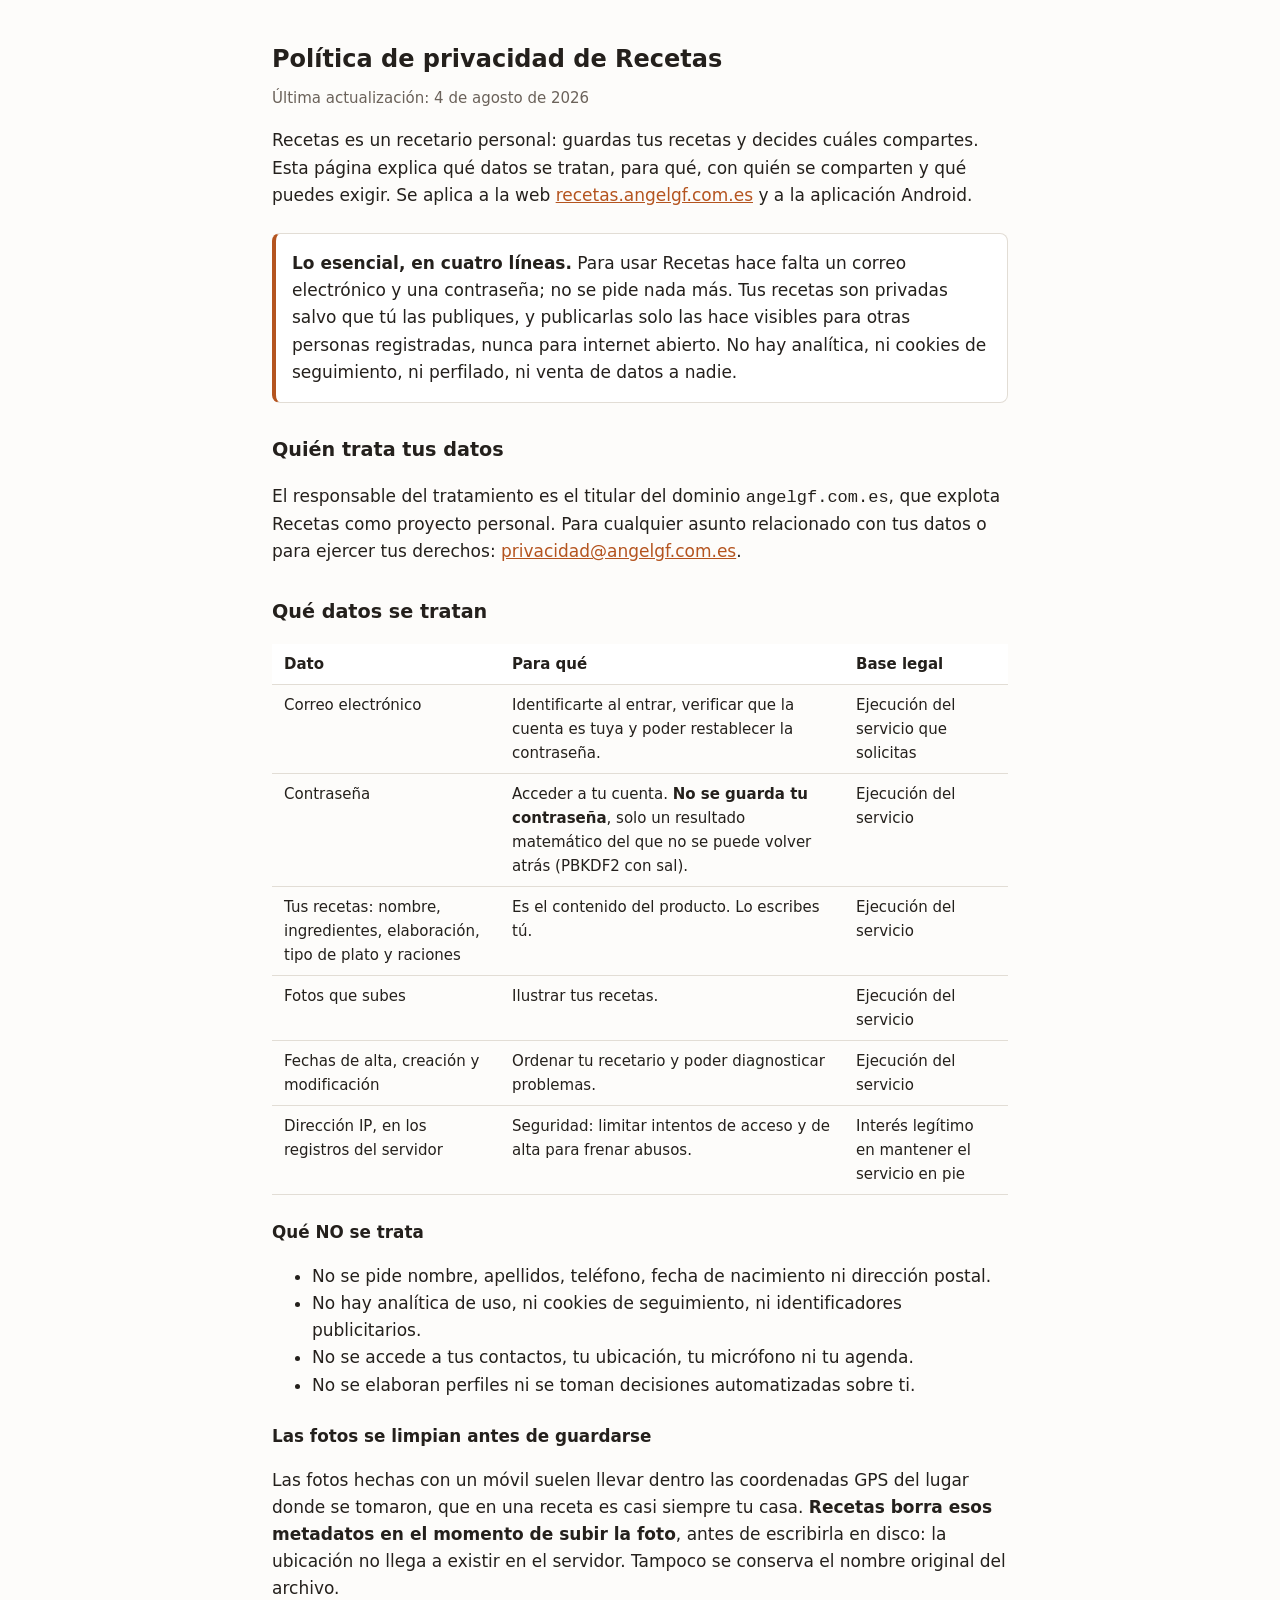
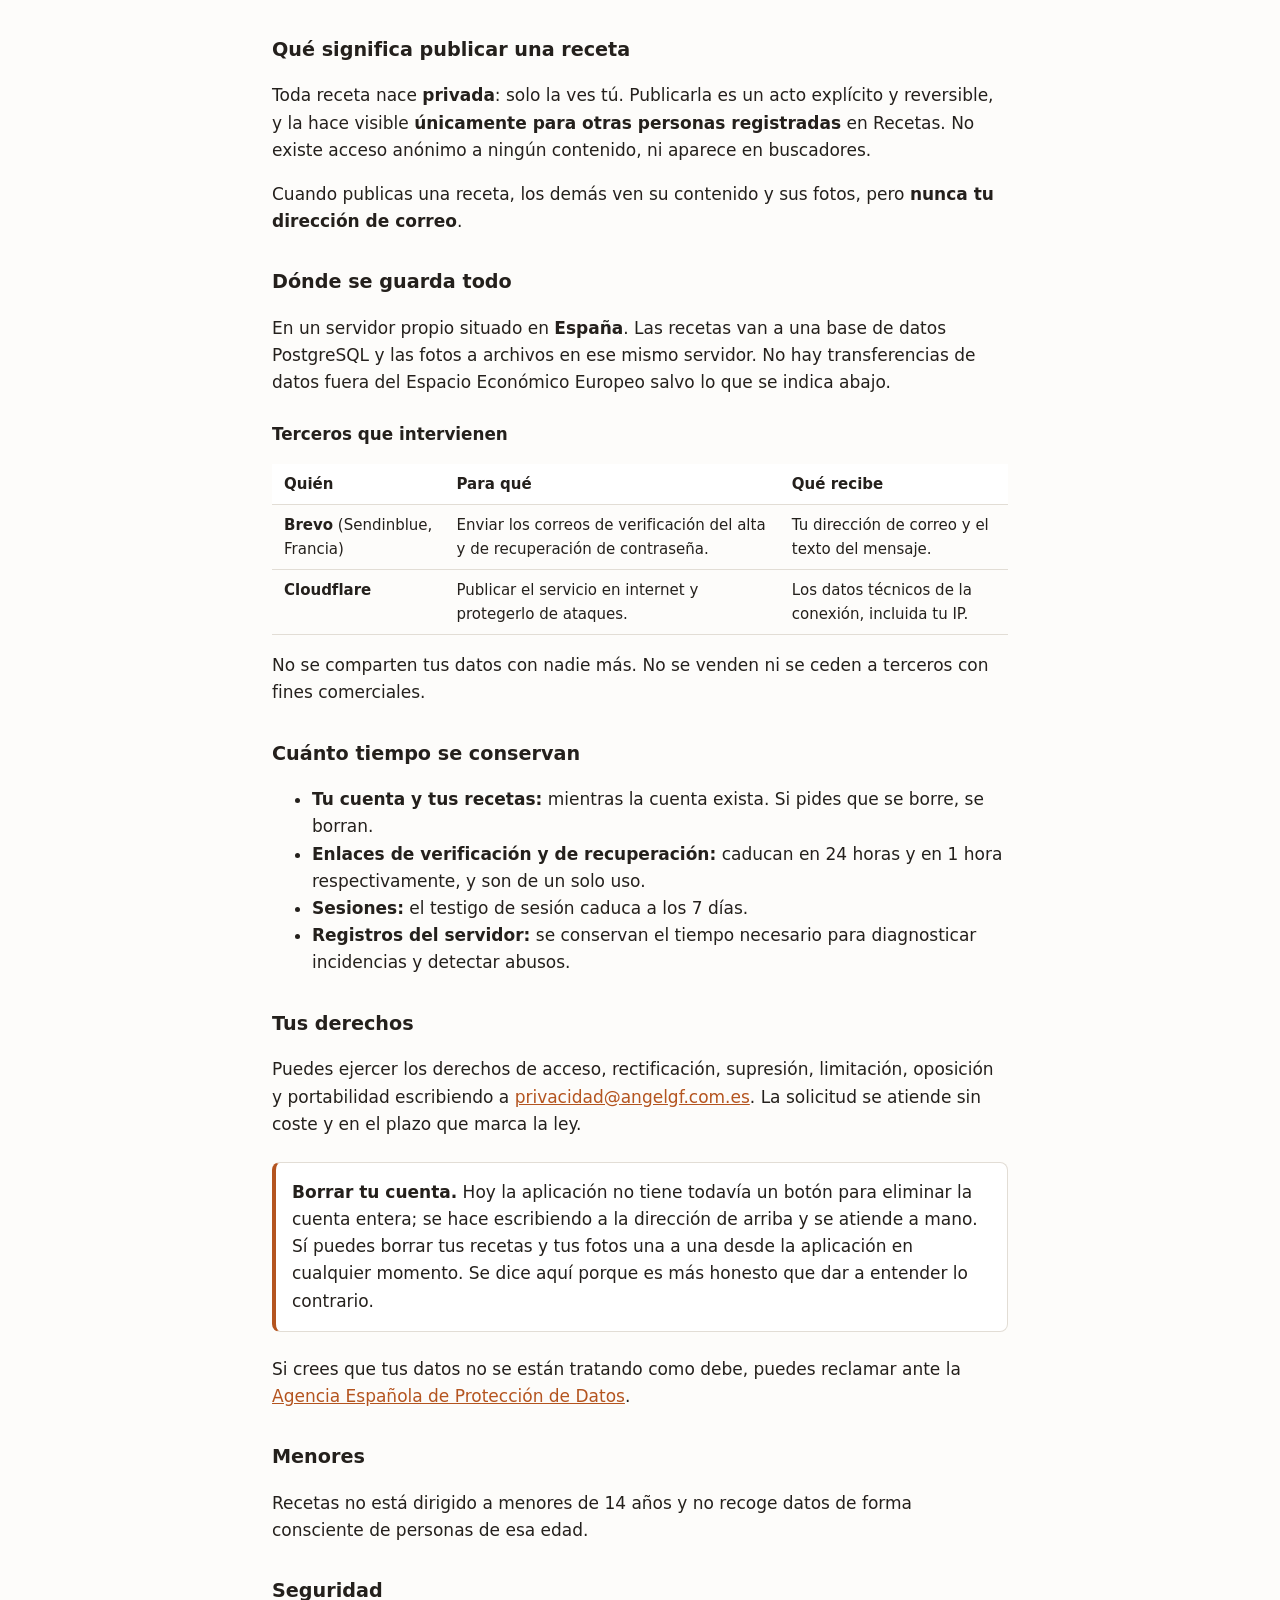
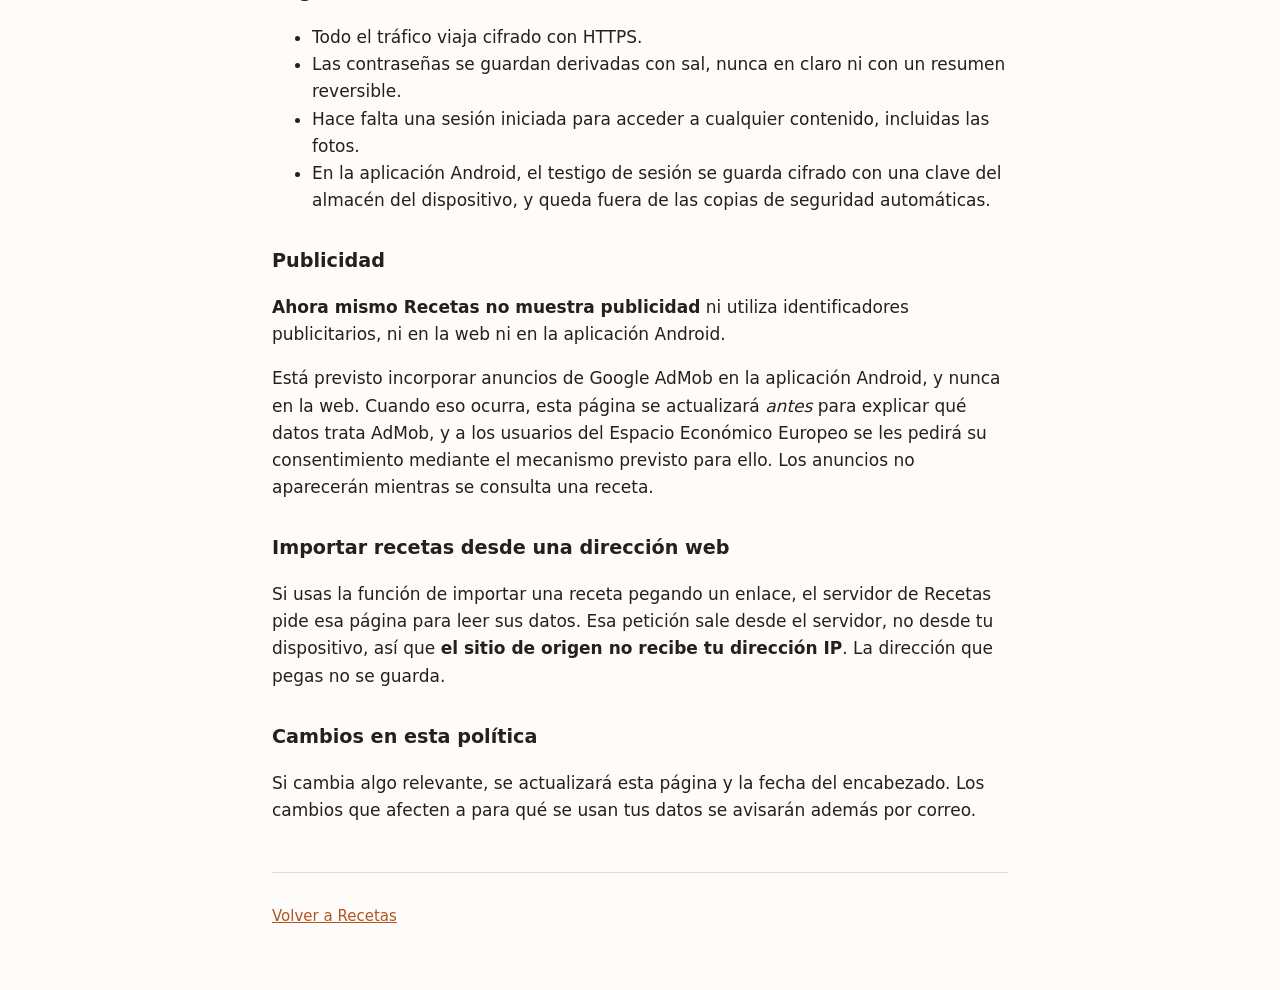
==== src/Recetas.Web/wwwroot/privacidad.html @ f84adb4c "Politica de privacidad publicada y ficha de Google Play La politica va como HTML estatico en wwwroot" ====
<!DOCTYPE html>
<html lang="es">

<head>
    <meta charset="utf-8" />
    <meta name="viewport" content="width=device-width, initial-scale=1.0" />
    <title>Política de privacidad · Recetas</title>
    <link rel="icon" type="image/svg+xml" href="favicon.svg" />
    <link rel="stylesheet" href="css/tokens.css" />

    <!--
        Página estática, fuera de la aplicación Blazor.

        Google Play exige que la política de privacidad esté en una URL que se
        abra sin instalar nada y sin iniciar sesión. Si viviera dentro de la
        aplicación WebAssembly, un revisor con JavaScript restringido —o un
        rastreador— se encontraría una página en blanco. Así es HTML servido tal
        cual por nginx.

        Los estilos van en línea salvo los tokens: es una página suelta y no
        merece arrastrar la hoja entera de la aplicación.
    -->
    <style>
        body {
            max-width: 46rem;
            margin: 0 auto;
            padding: var(--espacio-5) var(--espacio-4) var(--espacio-7);
            font-family: var(--fuente);
            font-size: var(--texto-base);
            line-height: var(--interlineado);
            color: var(--color-texto);
            background-color: var(--color-fondo);
        }

        h1 { font-size: var(--texto-titulo); margin-bottom: var(--espacio-2); }
        h2 { margin-top: var(--espacio-6); font-size: 1.2rem; }
        h3 { margin-top: var(--espacio-5); font-size: 1.05rem; }

        a { color: var(--color-acento); }

        .fecha {
            margin-top: 0;
            font-size: var(--texto-pequeno);
            color: var(--color-texto-tenue);
        }

        table {
            width: 100%;
            margin: var(--espacio-4) 0;
            border-collapse: collapse;
            font-size: var(--texto-pequeno);
        }

        th, td {
            padding: var(--espacio-2) var(--espacio-3);
            text-align: left;
            vertical-align: top;
            border-bottom: 1px solid var(--color-borde);
        }

        th { background-color: var(--color-superficie); }

        .destacado {
            padding: var(--espacio-4);
            margin: var(--espacio-5) 0;
            background-color: var(--color-superficie);
            border: 1px solid var(--color-borde);
            border-left: 4px solid var(--color-acento);
            border-radius: var(--radio);
        }

        footer {
            margin-top: var(--espacio-7);
            padding-top: var(--espacio-4);
            font-size: var(--texto-pequeno);
            color: var(--color-texto-tenue);
            border-top: 1px solid var(--color-borde);
        }
    </style>
</head>

<body>
    <h1>Política de privacidad de Recetas</h1>
    <p class="fecha">Última actualización: 4 de agosto de 2026</p>

    <p>
        Recetas es un recetario personal: guardas tus recetas y decides cuáles compartes.
        Esta página explica qué datos se tratan, para qué, con quién se comparten y qué
        puedes exigir. Se aplica a la web <a href="https://recetas.angelgf.com.es">recetas.angelgf.com.es</a>
        y a la aplicación Android.
    </p>

    <div class="destacado">
        <strong>Lo esencial, en cuatro líneas.</strong> Para usar Recetas hace falta un correo
        electrónico y una contraseña; no se pide nada más. Tus recetas son privadas salvo que
        tú las publiques, y publicarlas solo las hace visibles para otras personas registradas,
        nunca para internet abierto. No hay analítica, ni cookies de seguimiento, ni perfilado,
        ni venta de datos a nadie.
    </div>

    <h2>Quién trata tus datos</h2>

    <p>
        El responsable del tratamiento es el titular del dominio <code>angelgf.com.es</code>,
        que explota Recetas como proyecto personal. Para cualquier asunto relacionado con tus
        datos o para ejercer tus derechos:
        <a href="mailto:privacidad@angelgf.com.es">privacidad@angelgf.com.es</a>.
    </p>

    <h2>Qué datos se tratan</h2>

    <table>
        <thead>
            <tr>
                <th>Dato</th>
                <th>Para qué</th>
                <th>Base legal</th>
            </tr>
        </thead>
        <tbody>
            <tr>
                <td>Correo electrónico</td>
                <td>Identificarte al entrar, verificar que la cuenta es tuya y poder restablecer la contraseña.</td>
                <td>Ejecución del servicio que solicitas</td>
            </tr>
            <tr>
                <td>Contraseña</td>
                <td>Acceder a tu cuenta. <strong>No se guarda tu contraseña</strong>, solo un resultado matemático del que no se puede volver atrás (PBKDF2 con sal).</td>
                <td>Ejecución del servicio</td>
            </tr>
            <tr>
                <td>Tus recetas: nombre, ingredientes, elaboración, tipo de plato y raciones</td>
                <td>Es el contenido del producto. Lo escribes tú.</td>
                <td>Ejecución del servicio</td>
            </tr>
            <tr>
                <td>Fotos que subes</td>
                <td>Ilustrar tus recetas.</td>
                <td>Ejecución del servicio</td>
            </tr>
            <tr>
                <td>Fechas de alta, creación y modificación</td>
                <td>Ordenar tu recetario y poder diagnosticar problemas.</td>
                <td>Ejecución del servicio</td>
            </tr>
            <tr>
                <td>Dirección IP, en los registros del servidor</td>
                <td>Seguridad: limitar intentos de acceso y de alta para frenar abusos.</td>
                <td>Interés legítimo en mantener el servicio en pie</td>
            </tr>
        </tbody>
    </table>

    <h3>Qué NO se trata</h3>

    <ul>
        <li>No se pide nombre, apellidos, teléfono, fecha de nacimiento ni dirección postal.</li>
        <li>No hay analítica de uso, ni cookies de seguimiento, ni identificadores publicitarios.</li>
        <li>No se accede a tus contactos, tu ubicación, tu micrófono ni tu agenda.</li>
        <li>No se elaboran perfiles ni se toman decisiones automatizadas sobre ti.</li>
    </ul>

    <h3>Las fotos se limpian antes de guardarse</h3>

    <p>
        Las fotos hechas con un móvil suelen llevar dentro las coordenadas GPS del lugar donde
        se tomaron, que en una receta es casi siempre tu casa. <strong>Recetas borra esos
        metadatos en el momento de subir la foto</strong>, antes de escribirla en disco: la
        ubicación no llega a existir en el servidor. Tampoco se conserva el nombre original del
        archivo.
    </p>

    <h2>Qué significa publicar una receta</h2>

    <p>
        Toda receta nace <strong>privada</strong>: solo la ves tú. Publicarla es un acto
        explícito y reversible, y la hace visible <strong>únicamente para otras personas
        registradas</strong> en Recetas. No existe acceso anónimo a ningún contenido, ni
        aparece en buscadores.
    </p>

    <p>
        Cuando publicas una receta, los demás ven su contenido y sus fotos, pero
        <strong>nunca tu dirección de correo</strong>.
    </p>

    <h2>Dónde se guarda todo</h2>

    <p>
        En un servidor propio situado en <strong>España</strong>. Las recetas van a una base de
        datos PostgreSQL y las fotos a archivos en ese mismo servidor. No hay transferencias de
        datos fuera del Espacio Económico Europeo salvo lo que se indica abajo.
    </p>

    <h3>Terceros que intervienen</h3>

    <table>
        <thead>
            <tr>
                <th>Quién</th>
                <th>Para qué</th>
                <th>Qué recibe</th>
            </tr>
        </thead>
        <tbody>
            <tr>
                <td><strong>Brevo</strong> (Sendinblue, Francia)</td>
                <td>Enviar los correos de verificación del alta y de recuperación de contraseña.</td>
                <td>Tu dirección de correo y el texto del mensaje.</td>
            </tr>
            <tr>
                <td><strong>Cloudflare</strong></td>
                <td>Publicar el servicio en internet y protegerlo de ataques.</td>
                <td>Los datos técnicos de la conexión, incluida tu IP.</td>
            </tr>
        </tbody>
    </table>

    <p>
        No se comparten tus datos con nadie más. No se venden ni se ceden a terceros con fines
        comerciales.
    </p>

    <h2>Cuánto tiempo se conservan</h2>

    <ul>
        <li><strong>Tu cuenta y tus recetas:</strong> mientras la cuenta exista. Si pides que se borre, se borran.</li>
        <li><strong>Enlaces de verificación y de recuperación:</strong> caducan en 24 horas y en 1 hora respectivamente, y son de un solo uso.</li>
        <li><strong>Sesiones:</strong> el testigo de sesión caduca a los 7 días.</li>
        <li><strong>Registros del servidor:</strong> se conservan el tiempo necesario para diagnosticar incidencias y detectar abusos.</li>
    </ul>

    <h2>Tus derechos</h2>

    <p>
        Puedes ejercer los derechos de acceso, rectificación, supresión, limitación, oposición y
        portabilidad escribiendo a
        <a href="mailto:privacidad@angelgf.com.es">privacidad@angelgf.com.es</a>. La solicitud se
        atiende sin coste y en el plazo que marca la ley.
    </p>

    <div class="destacado">
        <strong>Borrar tu cuenta.</strong> Hoy la aplicación no tiene todavía un botón para
        eliminar la cuenta entera; se hace escribiendo a la dirección de arriba y se atiende a
        mano. Sí puedes borrar tus recetas y tus fotos una a una desde la aplicación en
        cualquier momento. Se dice aquí porque es más honesto que dar a entender lo contrario.
    </div>

    <p>
        Si crees que tus datos no se están tratando como debe, puedes reclamar ante la
        <a href="https://www.aepd.es">Agencia Española de Protección de Datos</a>.
    </p>

    <h2>Menores</h2>

    <p>
        Recetas no está dirigido a menores de 14 años y no recoge datos de forma consciente de
        personas de esa edad.
    </p>

    <h2>Seguridad</h2>

    <ul>
        <li>Todo el tráfico viaja cifrado con HTTPS.</li>
        <li>Las contraseñas se guardan derivadas con sal, nunca en claro ni con un resumen reversible.</li>
        <li>Hace falta una sesión iniciada para acceder a cualquier contenido, incluidas las fotos.</li>
        <li>En la aplicación Android, el testigo de sesión se guarda cifrado con una clave del almacén del dispositivo, y queda fuera de las copias de seguridad automáticas.</li>
    </ul>

    <h2>Publicidad</h2>

    <p>
        <strong>Ahora mismo Recetas no muestra publicidad</strong> ni utiliza identificadores
        publicitarios, ni en la web ni en la aplicación Android.
    </p>

    <p>
        Está previsto incorporar anuncios de Google AdMob en la aplicación Android, y nunca en
        la web. Cuando eso ocurra, esta página se actualizará <em>antes</em> para explicar qué
        datos trata AdMob, y a los usuarios del Espacio Económico Europeo se les pedirá su
        consentimiento mediante el mecanismo previsto para ello. Los anuncios no aparecerán
        mientras se consulta una receta.
    </p>

    <h2>Importar recetas desde una dirección web</h2>

    <p>
        Si usas la función de importar una receta pegando un enlace, el servidor de Recetas pide
        esa página para leer sus datos. Esa petición sale desde el servidor, no desde tu
        dispositivo, así que <strong>el sitio de origen no recibe tu dirección IP</strong>. La
        dirección que pegas no se guarda.
    </p>

    <h2>Cambios en esta política</h2>

    <p>
        Si cambia algo relevante, se actualizará esta página y la fecha del encabezado. Los
        cambios que afecten a para qué se usan tus datos se avisarán además por correo.
    </p>

    <footer>
        <p>
            <a href="https://recetas.angelgf.com.es">Volver a Recetas</a>
        </p>
    </footer>
</body>

</html>
---- src/Recetas.Web/wwwroot/css/tokens.css ----
/*
 * Tokens de diseño. Único sitio donde se declaran colores, tipografías y espaciados:
 * ningún componente escribe un valor a pelo. Si hace falta uno nuevo, se añade aquí.
 */
:root {
    /* Color. Paleta cálida y sobria: la foto de la receta es la protagonista,
       la interfaz no compite con ella. */
    --color-fondo: #fdfcfa;
    --color-superficie: #ffffff;
    --color-borde: #e2ddd5;
    --color-texto: #24201c;
    --color-texto-tenue: #6b625a;
    --color-acento: #b4541f;
    --color-acento-oscuro: #8c3f16;
    --color-error: #9b2226;
    --color-error-fondo: #fdf0f0;
    --color-exito: #2d6a4f;
    --color-exito-fondo: #eef6f1;

    /* Tipografía. Pila del sistema: cero descarga de fuentes, que en WebAssembly
       ya se paga bastante en el arranque. */
    --fuente: ui-sans-serif, system-ui, -apple-system, "Segoe UI", Roboto, "Helvetica Neue", Arial, sans-serif;

    /* Cuerpo generoso: se lee a distancia de brazo, con el móvil en la encimera. */
    --texto-base: 1.0625rem;
    --texto-pequeno: 0.9375rem;
    --texto-titulo: 1.5rem;
    --interlineado: 1.6;

    /* Espaciado en escala, para que los márgenes no se elijan al azar. */
    --espacio-1: 0.25rem;
    --espacio-2: 0.5rem;
    --espacio-3: 0.75rem;
    --espacio-4: 1rem;
    --espacio-5: 1.5rem;
    --espacio-6: 2rem;
    --espacio-7: 3rem;

    --radio: 0.5rem;
    --radio-pequeno: 0.375rem;

    --sombra: 0 1px 2px rgb(36 32 28 / 6%), 0 4px 12px rgb(36 32 28 / 6%);

    /* Área táctil mínima cómoda con las manos ocupadas. */
    --altura-tactil: 3rem;

    /*
     * Dos anchuras, no una.
     *
     * La estrecha se fijó en la feature 002, cuando las únicas pantallas eran
     * formularios de alta e inicio de sesión: ahí una columna corta se lee mejor
     * y evita campos de texto absurdamente largos.
     *
     * Con el recetario, la ficha y la tabla de ingredientes esa misma anchura se
     * quedó corta y en pantalla grande parecía la versión de móvil estirada. El
     * contenido general usa ahora la ancha; las pantallas de cuenta siguen con la
     * estrecha mediante `.pagina-estrecha`.
     */
    --ancho-contenido: 46rem;
    --ancho-formulario: 26rem;
}
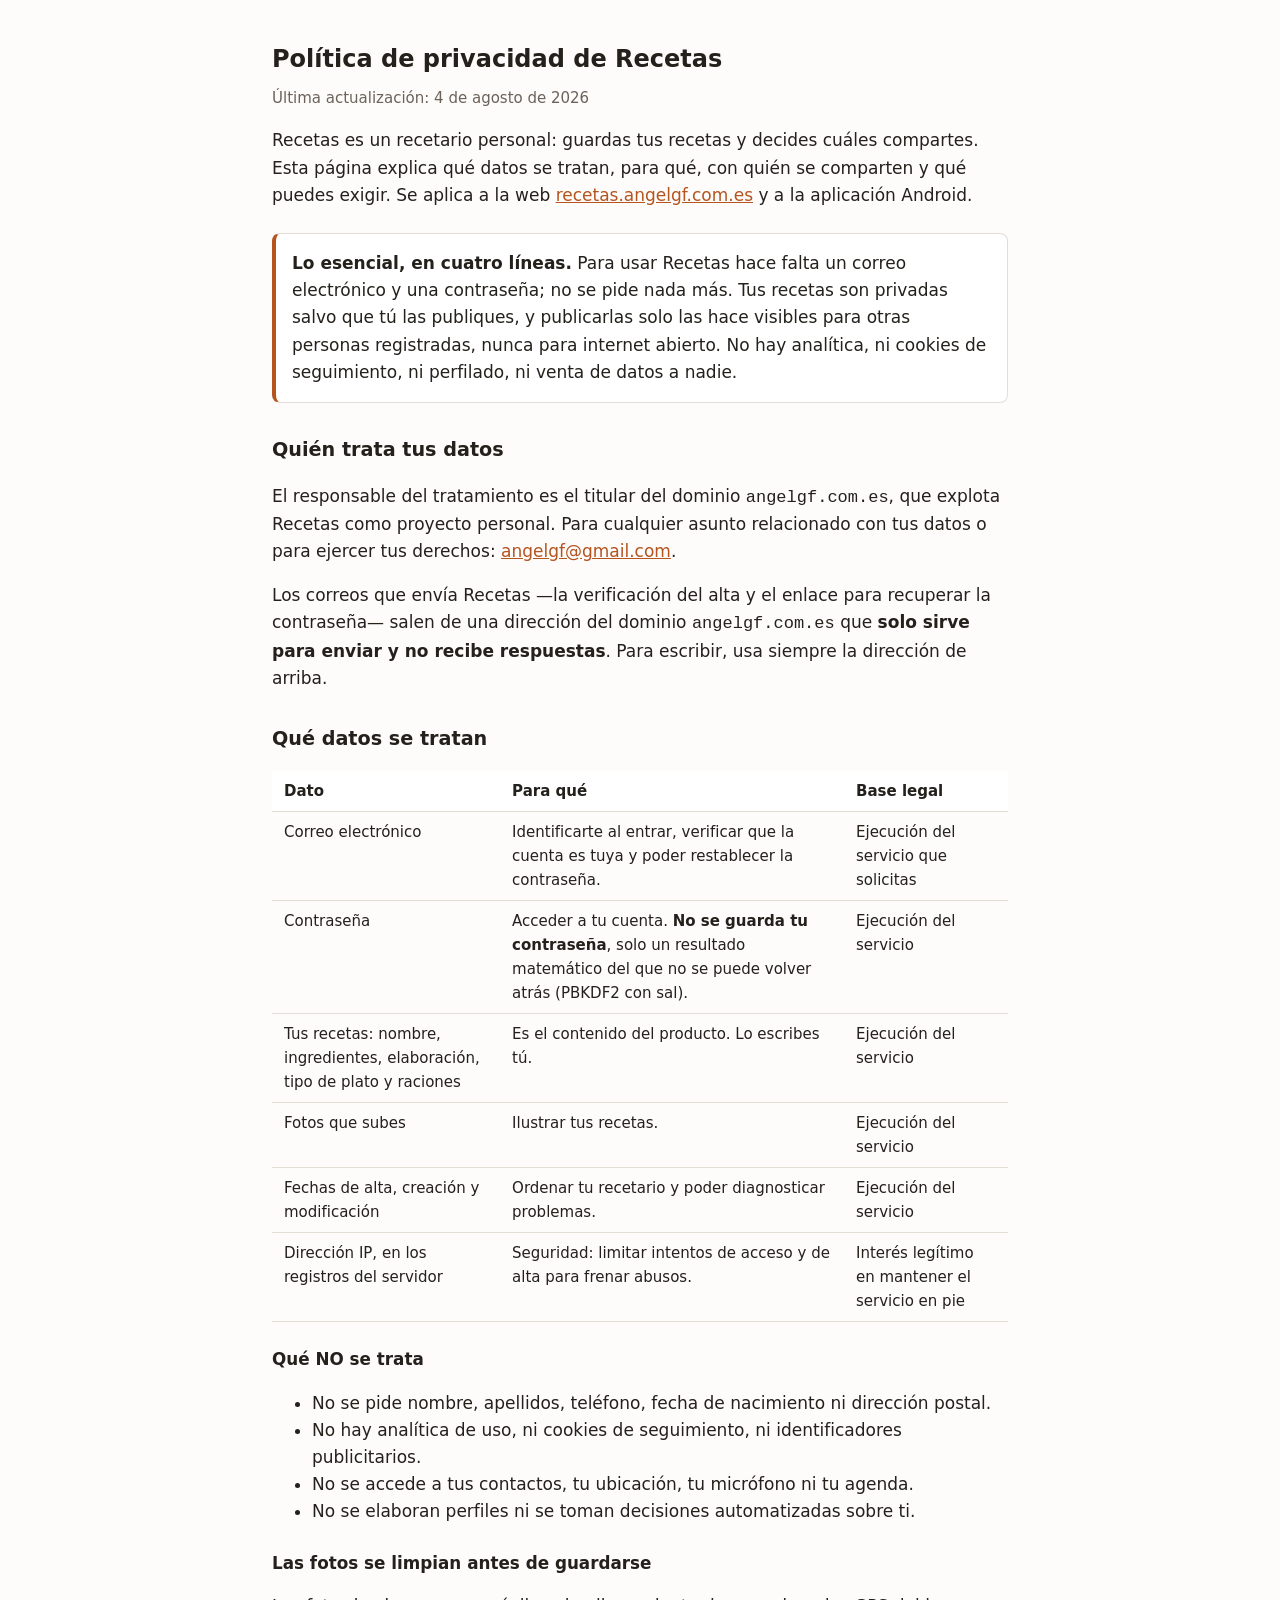
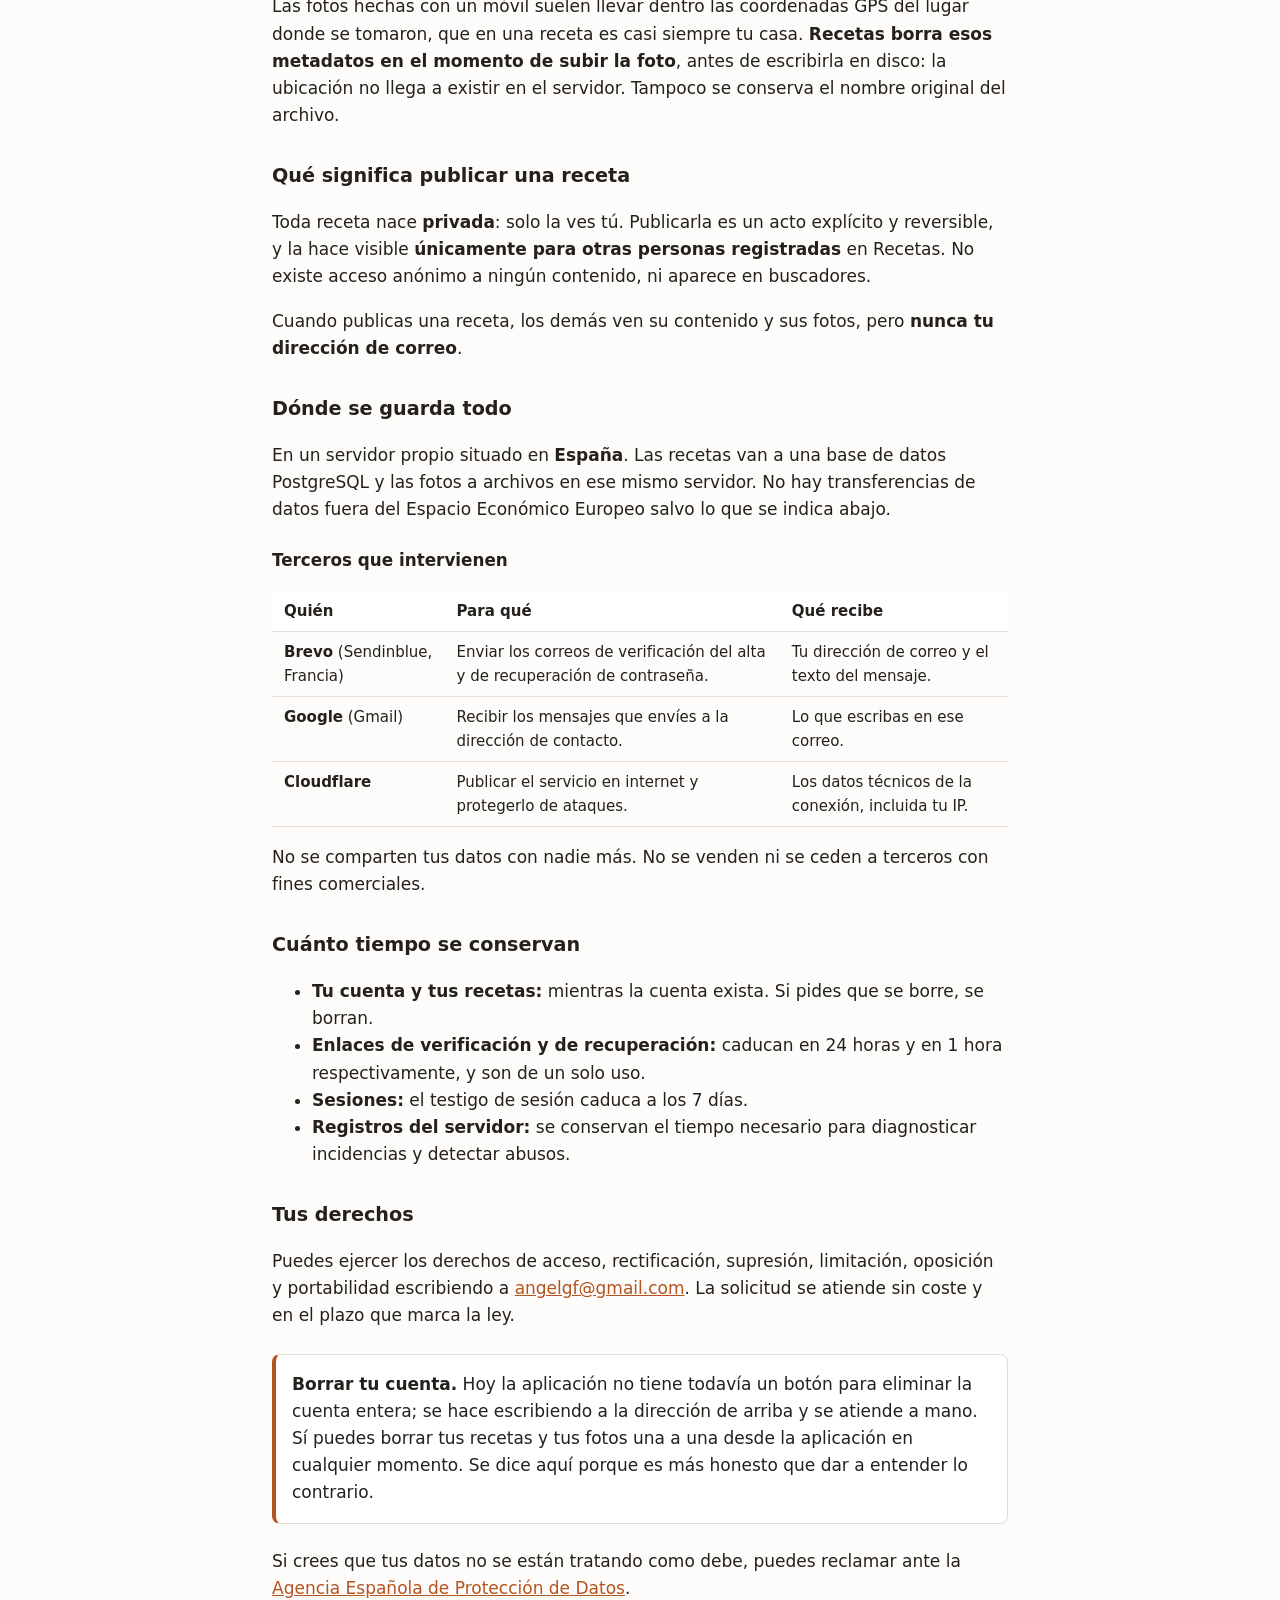
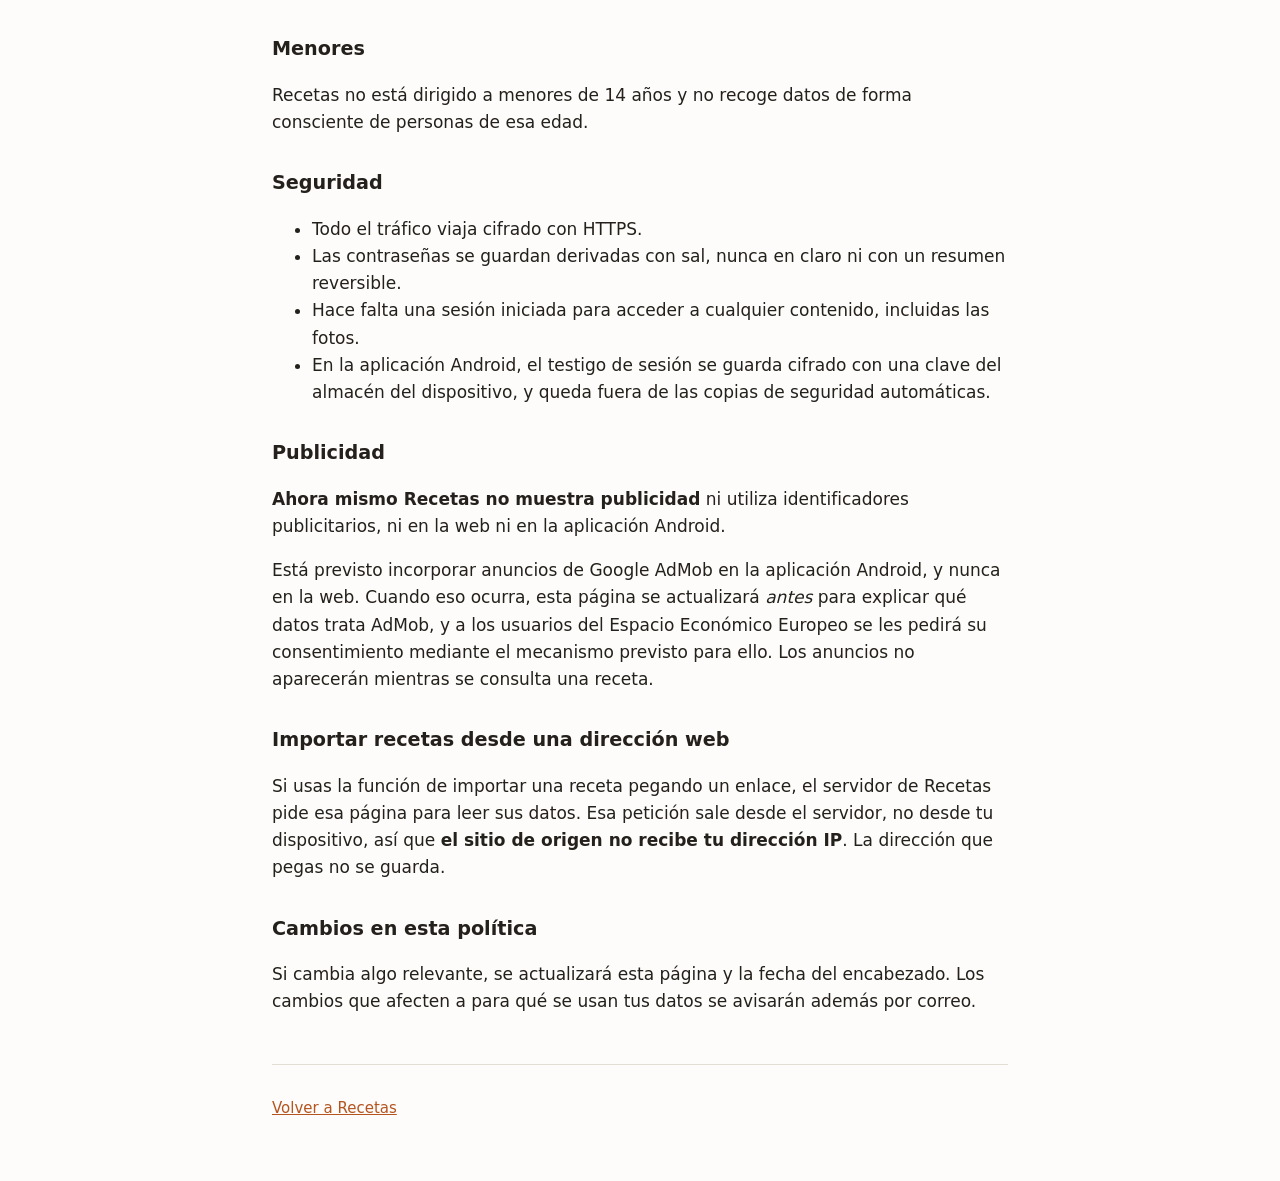
==== commit 18d33715: "El contacto de privacidad es angelgf@gmail.com Las direcciones de @angelgf.com.es no existen como bu" ====
--- a/src/Recetas.Web/wwwroot/privacidad.html
+++ b/src/Recetas.Web/wwwroot/privacidad.html
@@ -104,7 +104,14 @@
         El responsable del tratamiento es el titular del dominio <code>angelgf.com.es</code>,
         que explota Recetas como proyecto personal. Para cualquier asunto relacionado con tus
         datos o para ejercer tus derechos:
-        <a href="mailto:privacidad@angelgf.com.es">privacidad@angelgf.com.es</a>.
+        <a href="mailto:angelgf@gmail.com">angelgf@gmail.com</a>.
+    </p>
+
+    <p>
+        Los correos que envía Recetas —la verificación del alta y el enlace para recuperar la
+        contraseña— salen de una dirección del dominio <code>angelgf.com.es</code> que
+        <strong>solo sirve para enviar y no recibe respuestas</strong>. Para escribir, usa
+        siempre la dirección de arriba.
     </p>
 
     <h2>Qué datos se tratan</h2>
@@ -209,6 +216,11 @@
                 <td>Tu dirección de correo y el texto del mensaje.</td>
             </tr>
             <tr>
+                <td><strong>Google</strong> (Gmail)</td>
+                <td>Recibir los mensajes que envíes a la dirección de contacto.</td>
+                <td>Lo que escribas en ese correo.</td>
+            </tr>
+            <tr>
                 <td><strong>Cloudflare</strong></td>
                 <td>Publicar el servicio en internet y protegerlo de ataques.</td>
                 <td>Los datos técnicos de la conexión, incluida tu IP.</td>
@@ -235,7 +247,7 @@
     <p>
         Puedes ejercer los derechos de acceso, rectificación, supresión, limitación, oposición y
         portabilidad escribiendo a
-        <a href="mailto:privacidad@angelgf.com.es">privacidad@angelgf.com.es</a>. La solicitud se
+        <a href="mailto:angelgf@gmail.com">angelgf@gmail.com</a>. La solicitud se
         atiende sin coste y en el plazo que marca la ley.
     </p>
 
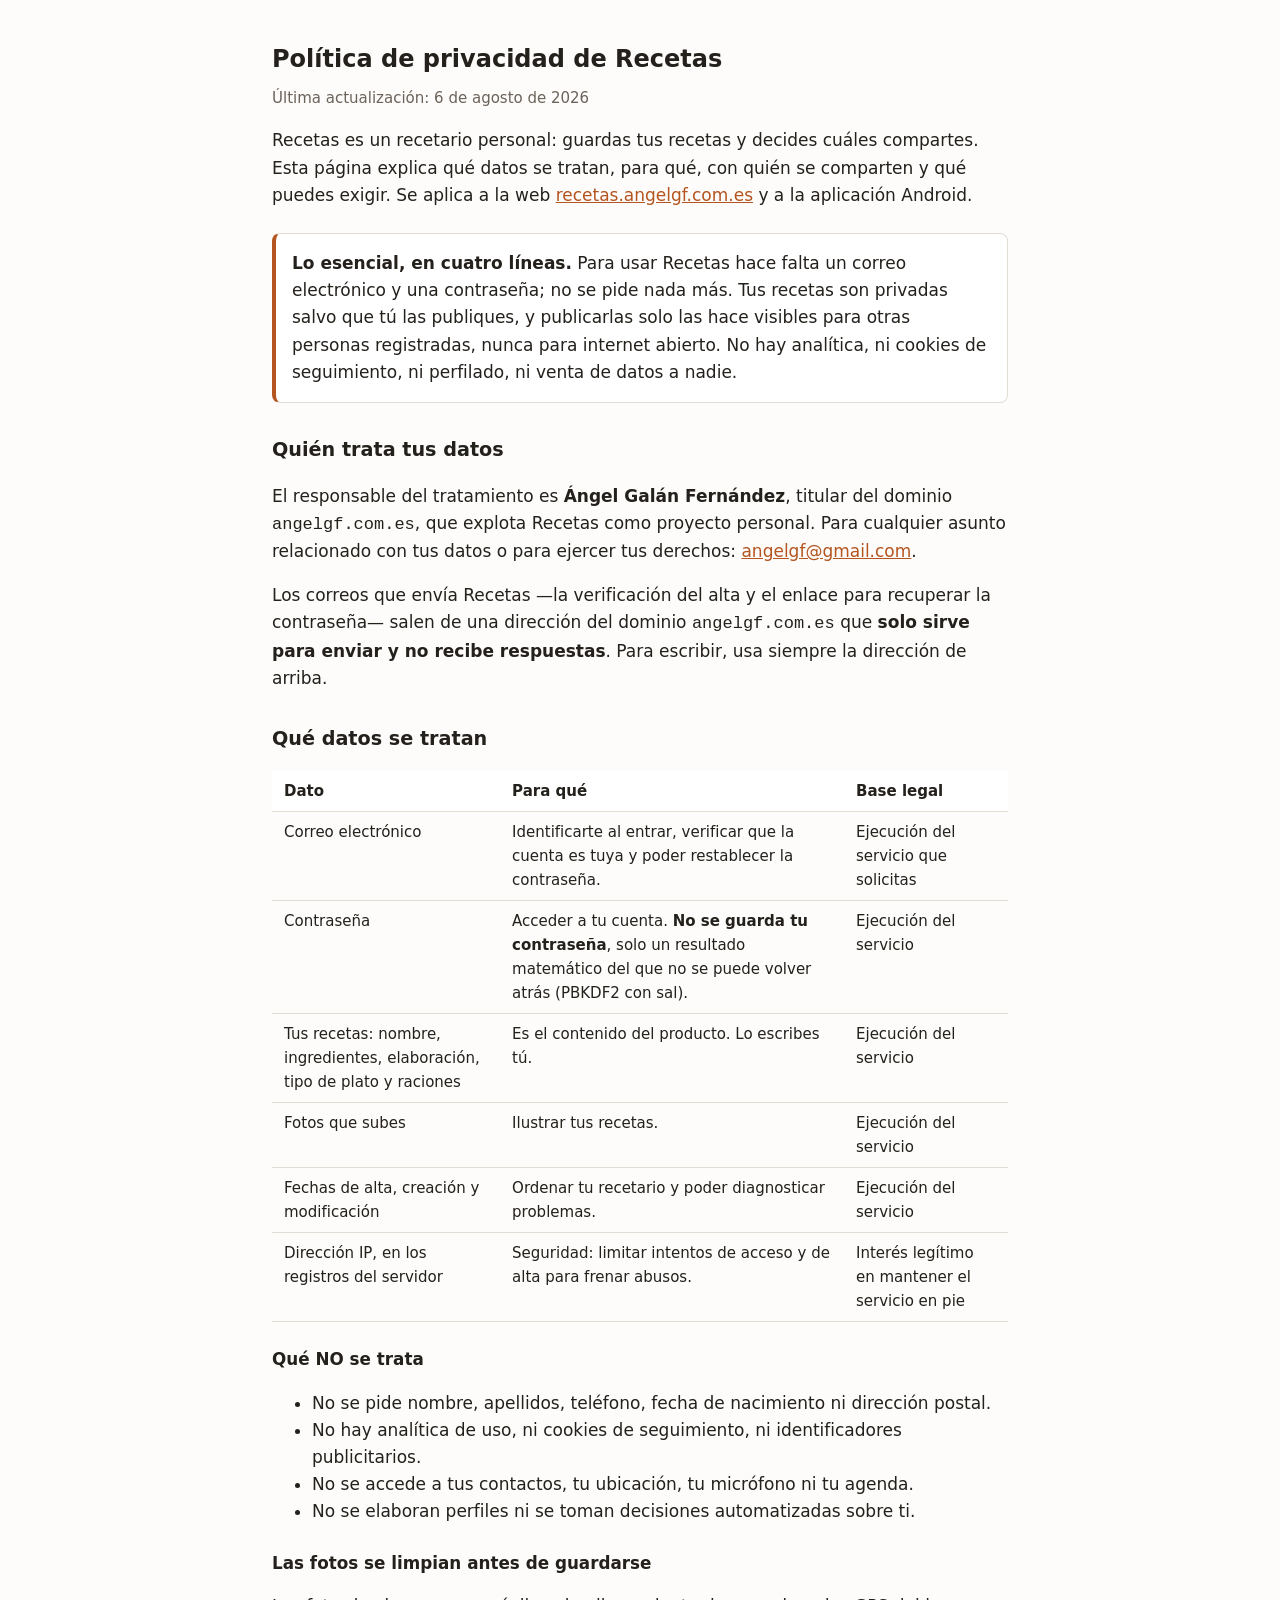
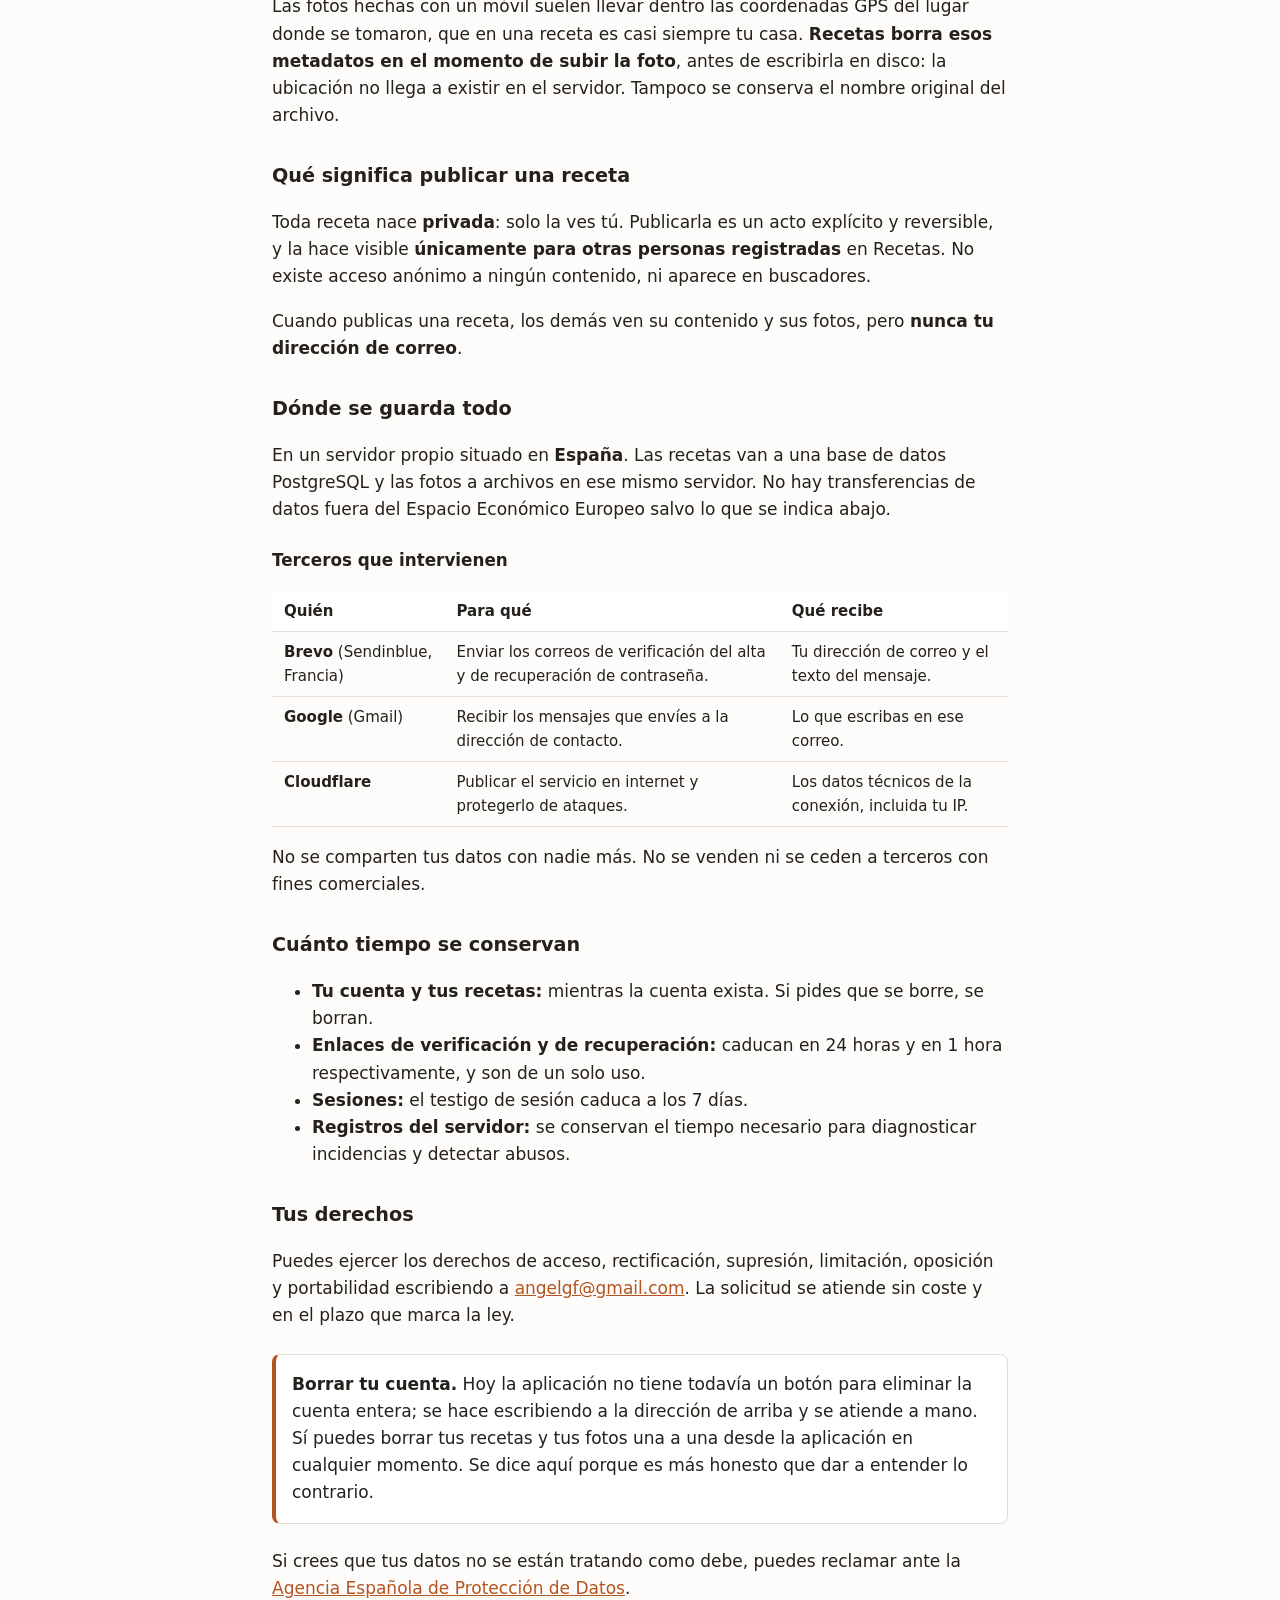
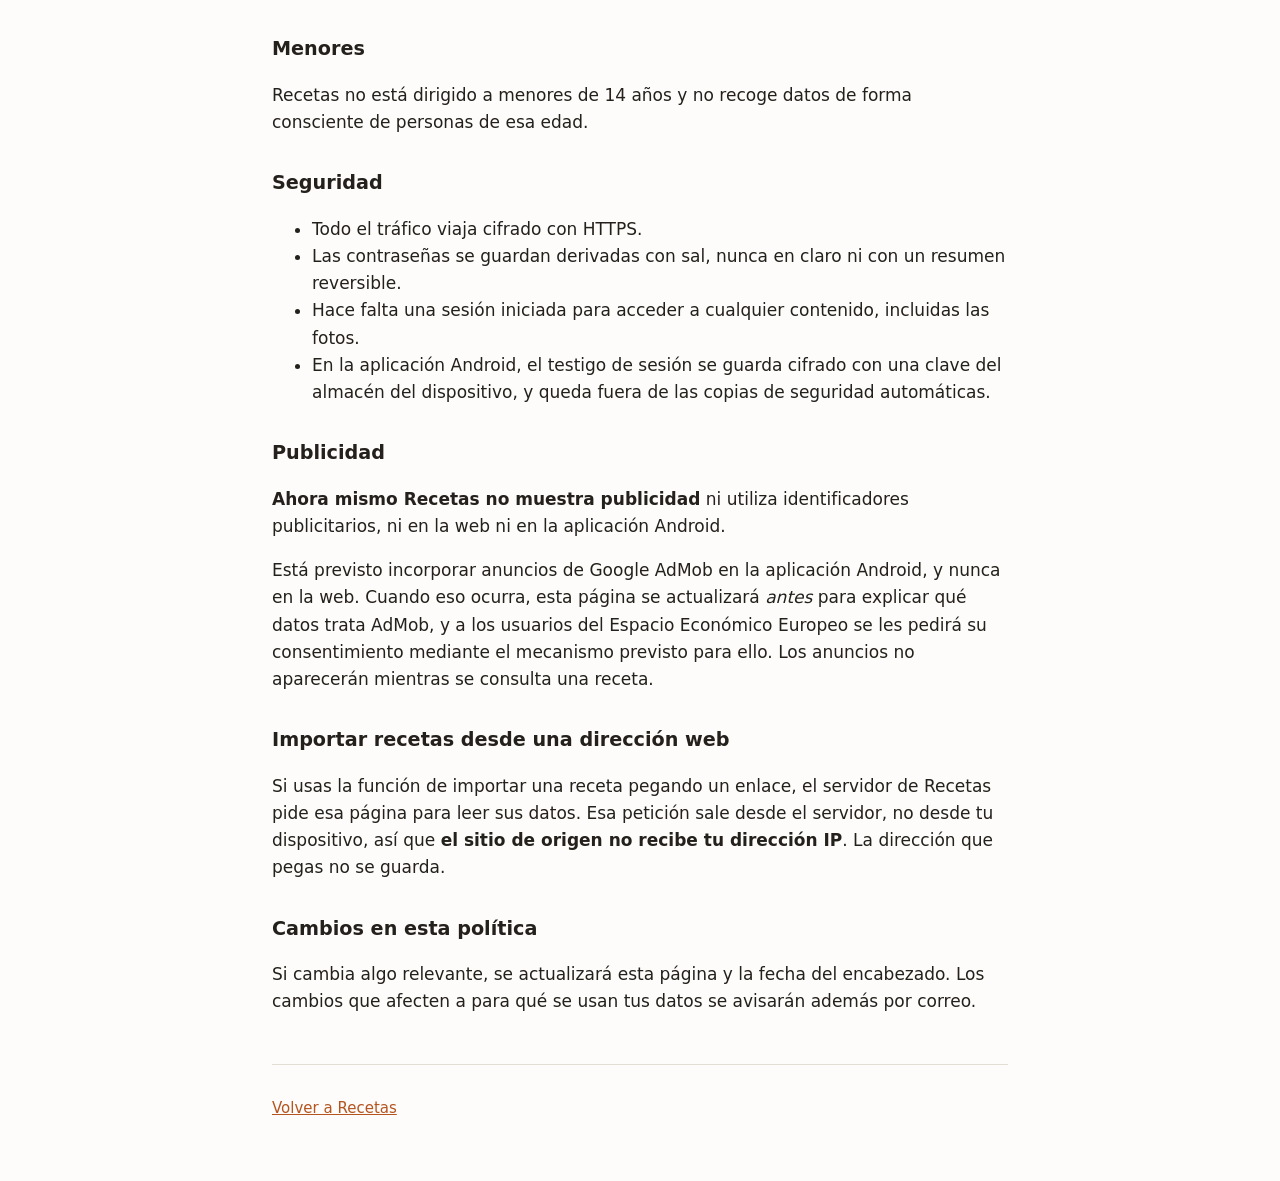
==== commit 19b0f0ff: "Identifica al responsable del tratamiento en la política de privacidad El RGPD exige decir QUIÉN tra" ====
--- a/src/Recetas.Web/wwwroot/privacidad.html
+++ b/src/Recetas.Web/wwwroot/privacidad.html
@@ -9,6 +9,19 @@
     <link rel="stylesheet" href="css/tokens.css" />
 
     <!--
+        Los `email_off` que rodean la dirección de contacto NO son decorativos.
+
+        Cloudflare trae activada la ofuscación de correos: detecta cualquier
+        dirección en el HTML y la sustituye por "[email protected]" más un script
+        que la reconstruye. Para un visitante con JavaScript es transparente, pero
+        un revisor de Google Play o un rastreador sin JavaScript se encuentra una
+        política de privacidad SIN dirección de contacto, que es justo lo que Play
+        exige que tenga.
+
+        `email_off` es el marcador de Cloudflare para excluir un fragmento. Se usa
+        aquí en lugar de desactivar la opción en el panel porque esto viaja con el
+        código y no depende de que nadie recuerde una casilla.
+
         Página estática, fuera de la aplicación Blazor.
 
         Google Play exige que la política de privacidad esté en una URL que se
@@ -81,7 +94,7 @@
 
 <body>
     <h1>Política de privacidad de Recetas</h1>
-    <p class="fecha">Última actualización: 4 de agosto de 2026</p>
+    <p class="fecha">Última actualización: 6 de agosto de 2026</p>
 
     <p>
         Recetas es un recetario personal: guardas tus recetas y decides cuáles compartes.
@@ -101,10 +114,10 @@
     <h2>Quién trata tus datos</h2>
 
     <p>
-        El responsable del tratamiento es el titular del dominio <code>angelgf.com.es</code>,
-        que explota Recetas como proyecto personal. Para cualquier asunto relacionado con tus
-        datos o para ejercer tus derechos:
-        <a href="mailto:angelgf@gmail.com">angelgf@gmail.com</a>.
+        El responsable del tratamiento es <strong>Ángel Galán Fernández</strong>, titular del
+        dominio <code>angelgf.com.es</code>, que explota Recetas como proyecto personal. Para
+        cualquier asunto relacionado con tus datos o para ejercer tus derechos:
+        <!--email_off--><a href="mailto:angelgf@gmail.com">angelgf@gmail.com</a><!--/email_off-->.
     </p>
 
     <p>
@@ -247,7 +260,7 @@
     <p>
         Puedes ejercer los derechos de acceso, rectificación, supresión, limitación, oposición y
         portabilidad escribiendo a
-        <a href="mailto:angelgf@gmail.com">angelgf@gmail.com</a>. La solicitud se
+        <!--email_off--><a href="mailto:angelgf@gmail.com">angelgf@gmail.com</a><!--/email_off-->. La solicitud se
         atiende sin coste y en el plazo que marca la ley.
     </p>
 
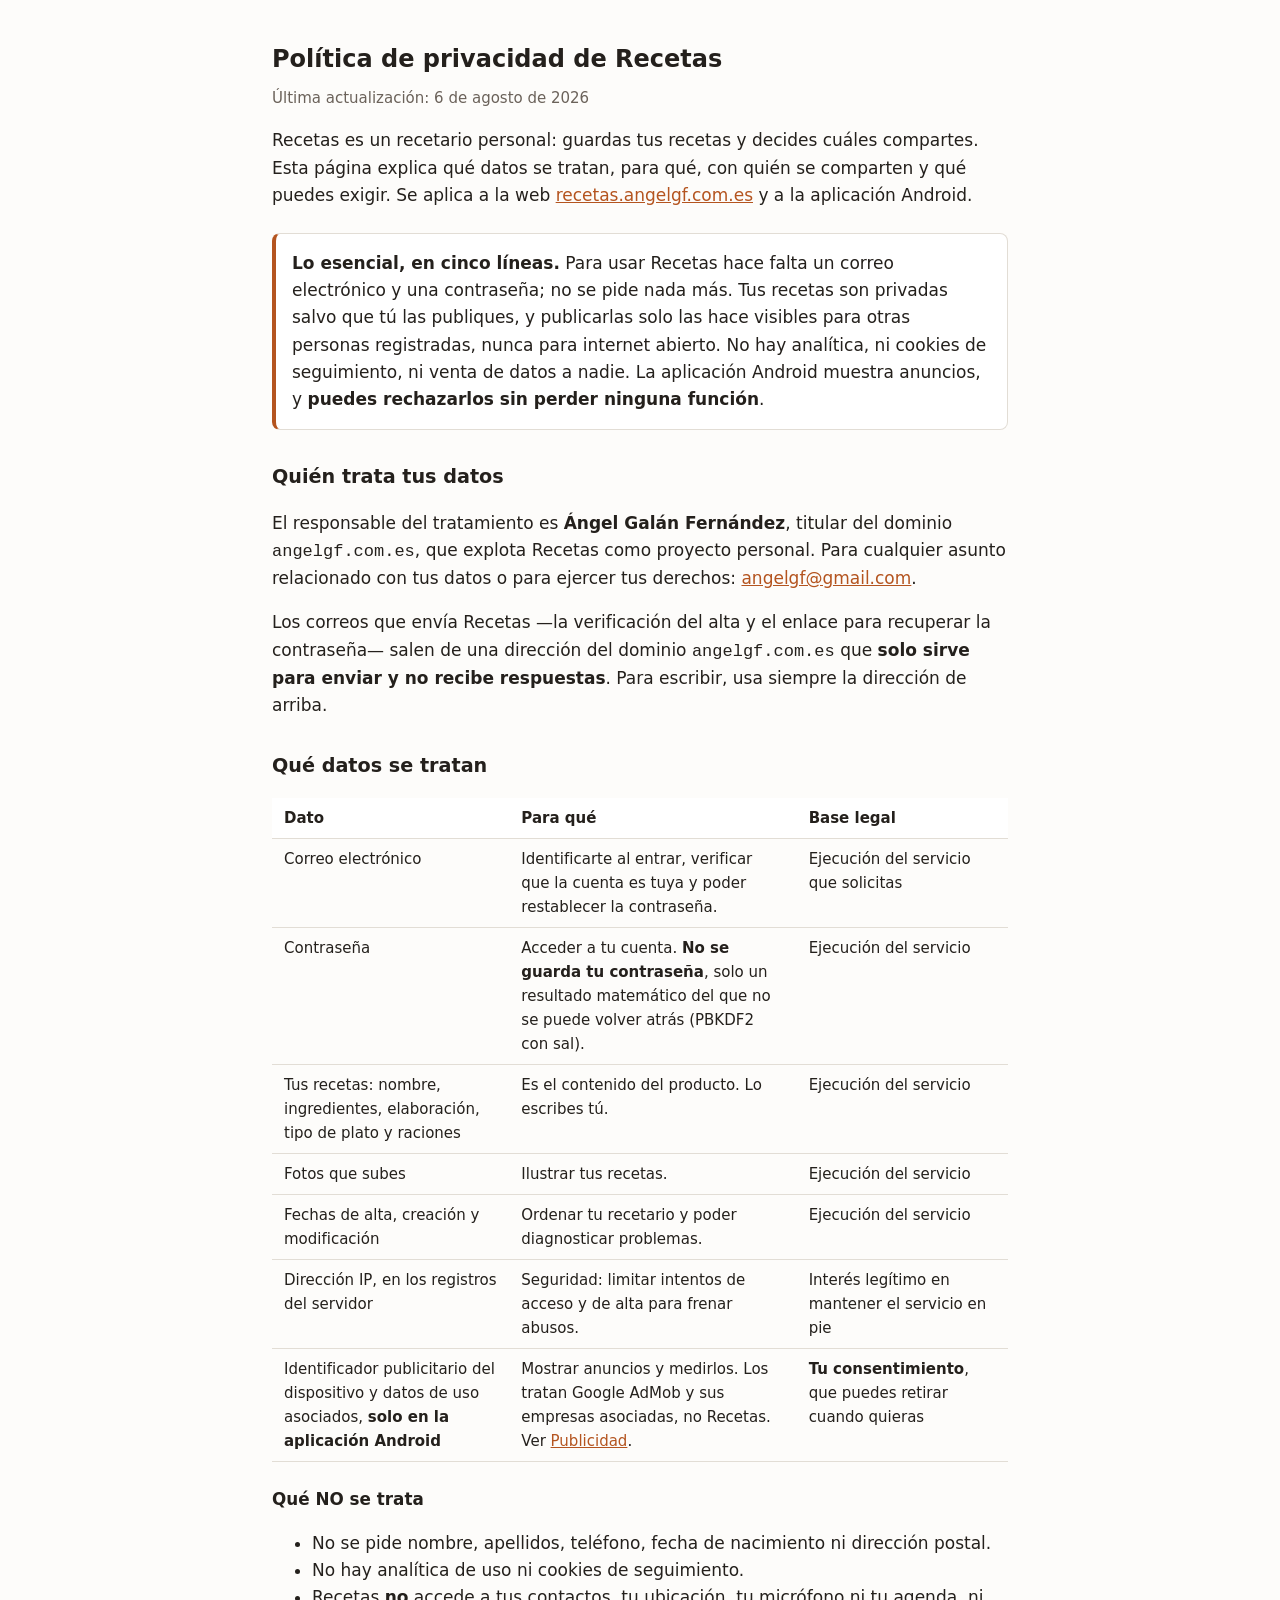
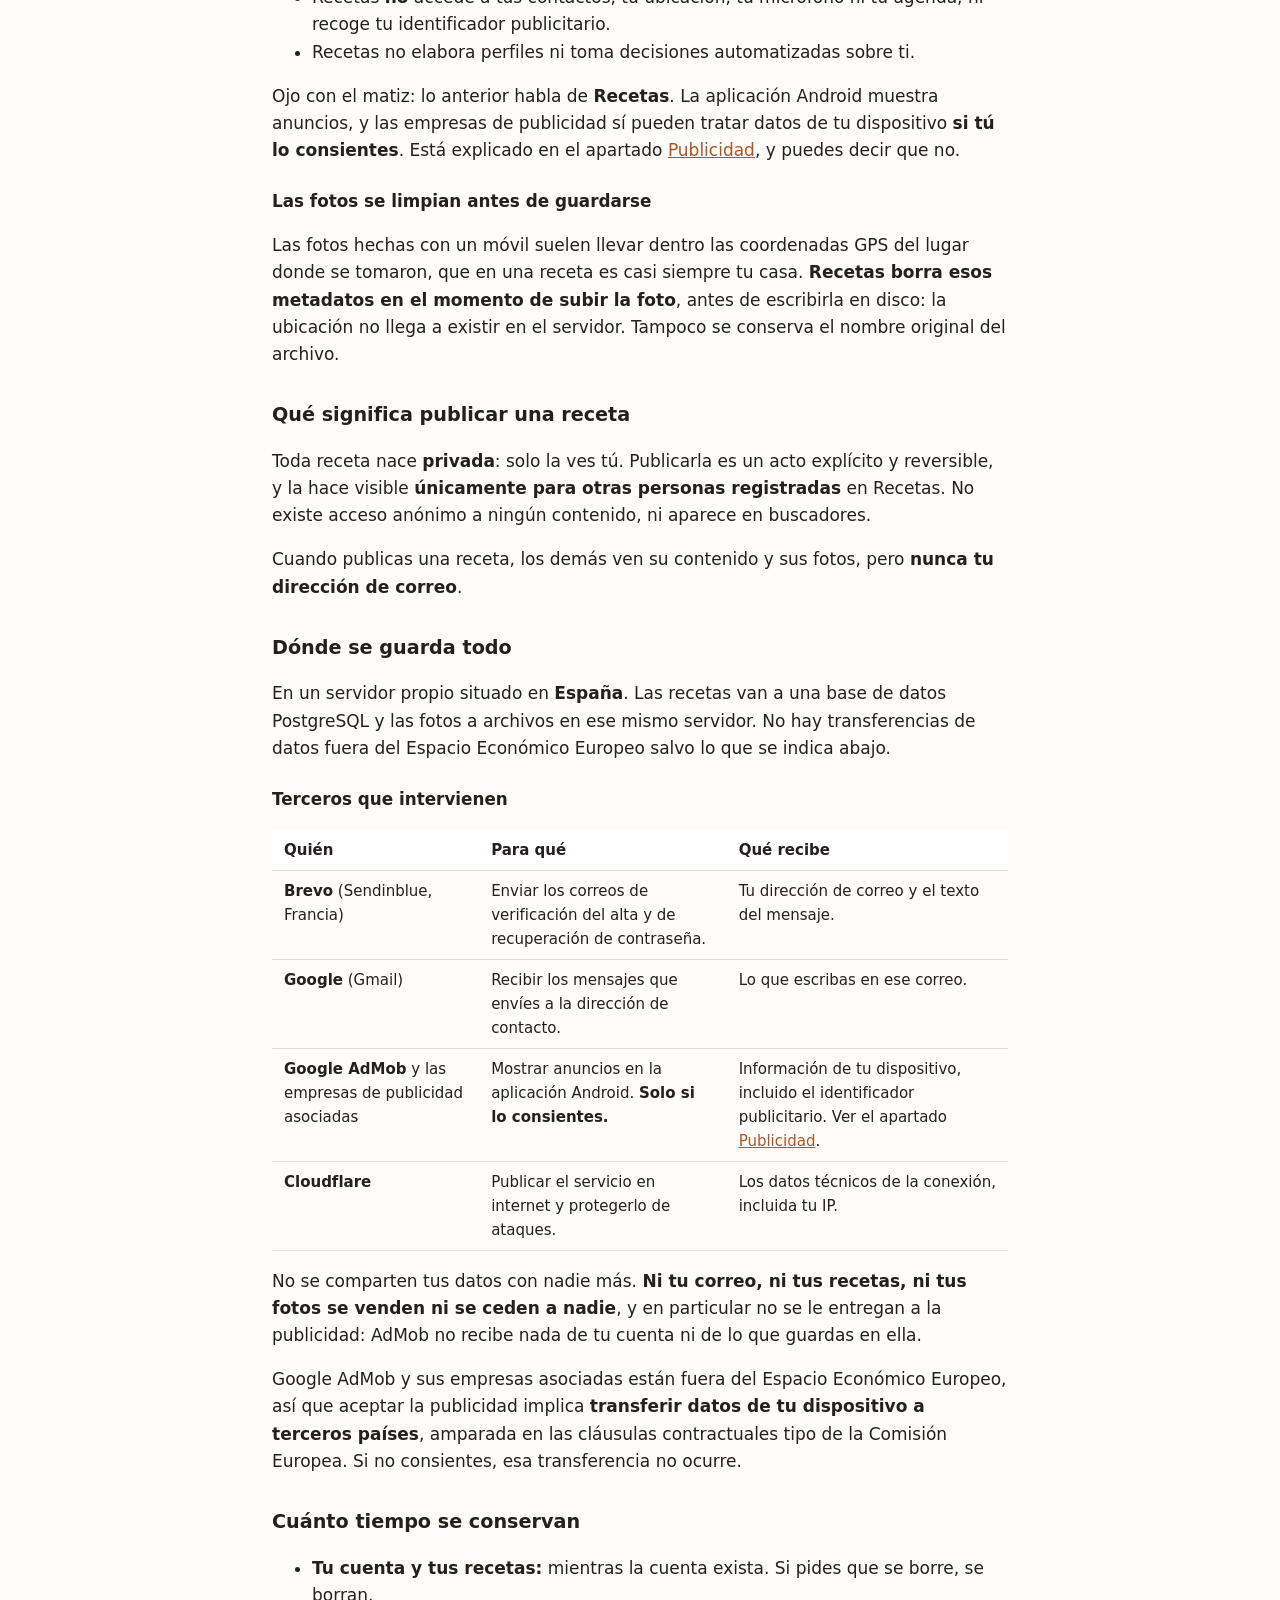
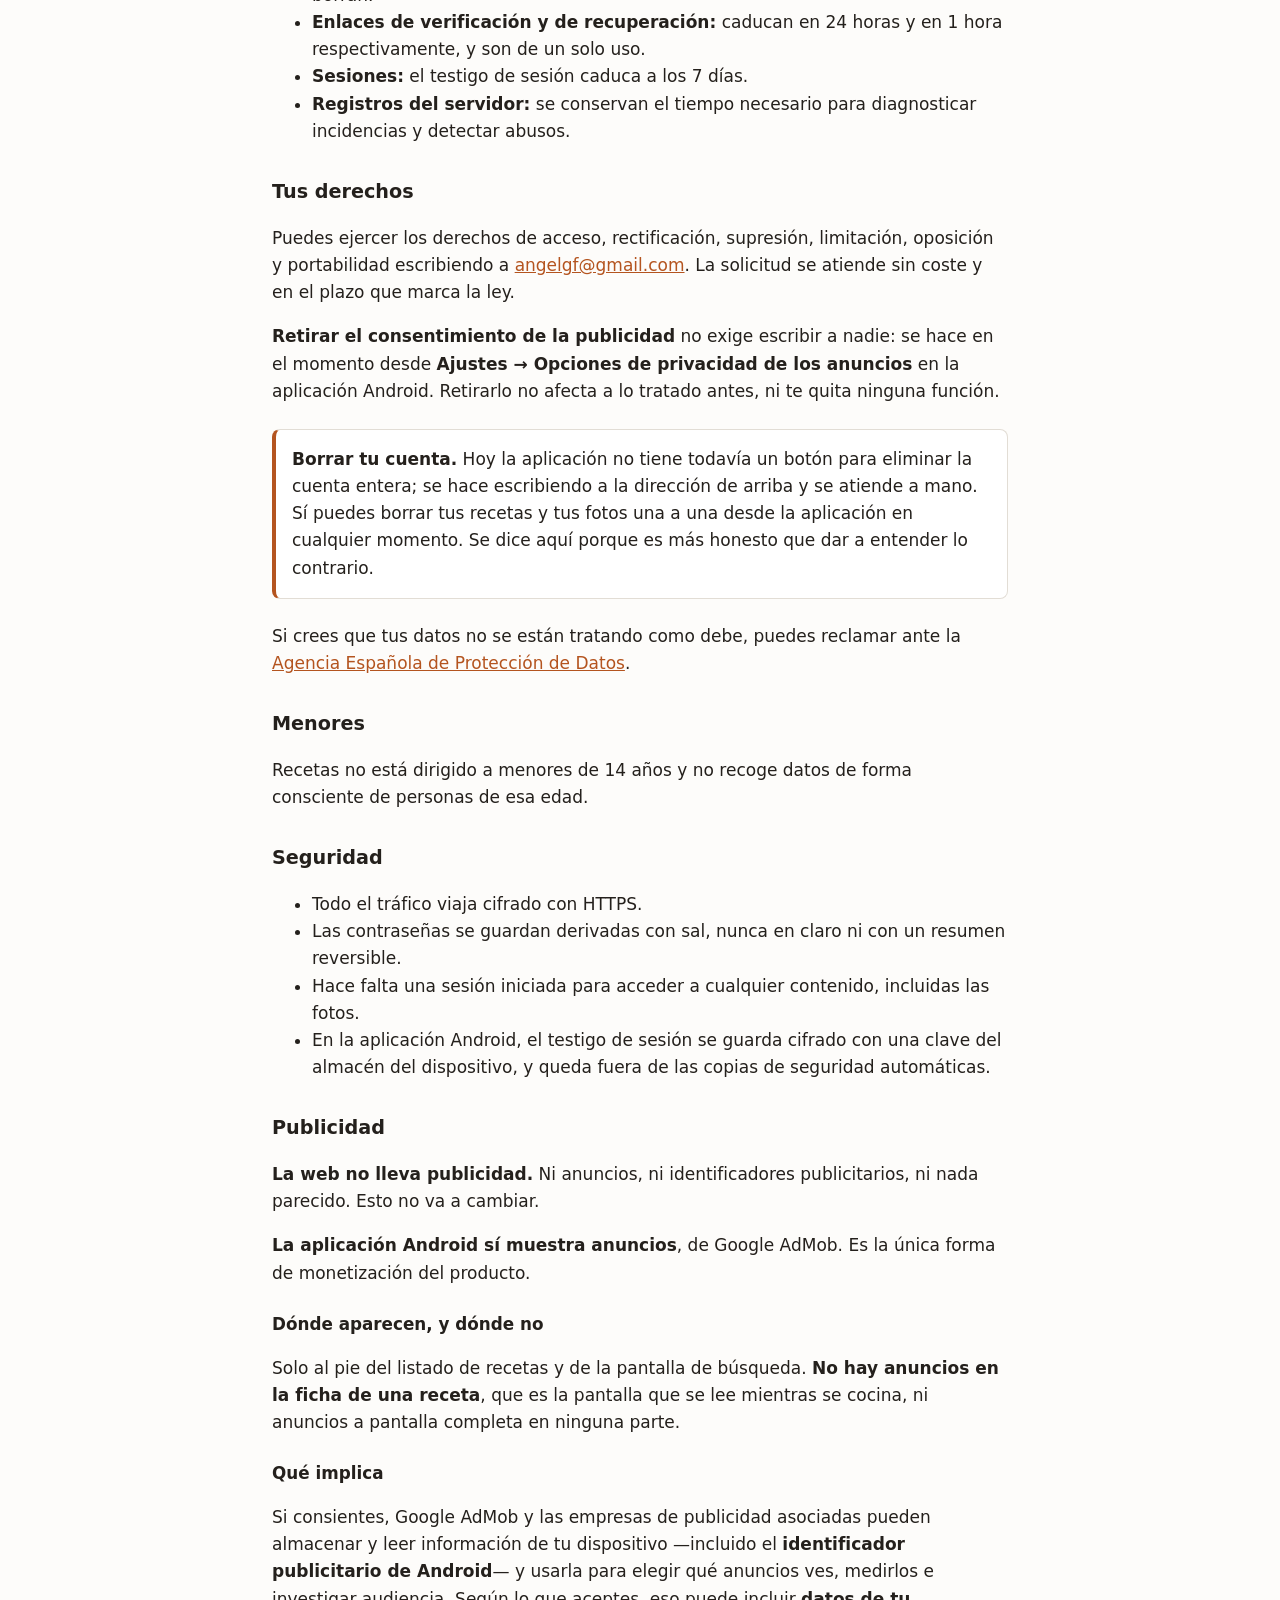
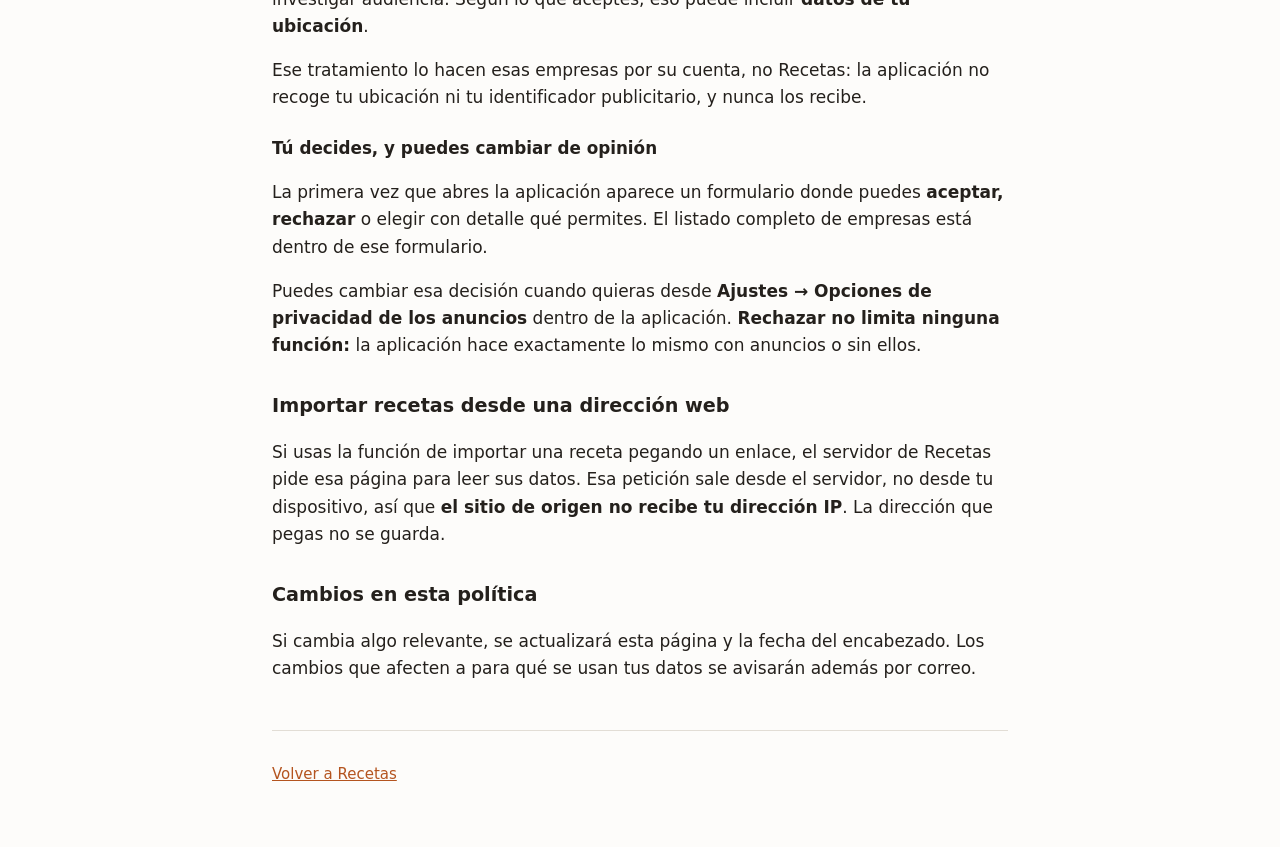
==== commit a81c671c: "La política de privacidad cuenta la publicidad tal y como es ahora Decía "Ahora mismo Recetas no mue" ====
--- a/src/Recetas.Web/wwwroot/privacidad.html
+++ b/src/Recetas.Web/wwwroot/privacidad.html
@@ -104,11 +104,12 @@
     </p>
 
     <div class="destacado">
-        <strong>Lo esencial, en cuatro líneas.</strong> Para usar Recetas hace falta un correo
+        <strong>Lo esencial, en cinco líneas.</strong> Para usar Recetas hace falta un correo
         electrónico y una contraseña; no se pide nada más. Tus recetas son privadas salvo que
         tú las publiques, y publicarlas solo las hace visibles para otras personas registradas,
-        nunca para internet abierto. No hay analítica, ni cookies de seguimiento, ni perfilado,
-        ni venta de datos a nadie.
+        nunca para internet abierto. No hay analítica, ni cookies de seguimiento, ni venta de
+        datos a nadie. La aplicación Android muestra anuncios, y <strong>puedes rechazarlos sin
+        perder ninguna función</strong>.
     </div>
 
     <h2>Quién trata tus datos</h2>
@@ -168,6 +169,11 @@
                 <td>Seguridad: limitar intentos de acceso y de alta para frenar abusos.</td>
                 <td>Interés legítimo en mantener el servicio en pie</td>
             </tr>
+            <tr>
+                <td>Identificador publicitario del dispositivo y datos de uso asociados, <strong>solo en la aplicación Android</strong></td>
+                <td>Mostrar anuncios y medirlos. Los tratan Google AdMob y sus empresas asociadas, no Recetas. Ver <a href="#publicidad">Publicidad</a>.</td>
+                <td><strong>Tu consentimiento</strong>, que puedes retirar cuando quieras</td>
+            </tr>
         </tbody>
     </table>
 
@@ -175,10 +181,18 @@
 
     <ul>
         <li>No se pide nombre, apellidos, teléfono, fecha de nacimiento ni dirección postal.</li>
-        <li>No hay analítica de uso, ni cookies de seguimiento, ni identificadores publicitarios.</li>
-        <li>No se accede a tus contactos, tu ubicación, tu micrófono ni tu agenda.</li>
-        <li>No se elaboran perfiles ni se toman decisiones automatizadas sobre ti.</li>
+        <li>No hay analítica de uso ni cookies de seguimiento.</li>
+        <li>Recetas <strong>no</strong> accede a tus contactos, tu ubicación, tu micrófono ni tu agenda,
+            ni recoge tu identificador publicitario.</li>
+        <li>Recetas no elabora perfiles ni toma decisiones automatizadas sobre ti.</li>
     </ul>
+
+    <p>
+        Ojo con el matiz: lo anterior habla de <strong>Recetas</strong>. La aplicación Android
+        muestra anuncios, y las empresas de publicidad sí pueden tratar datos de tu dispositivo
+        <strong>si tú lo consientes</strong>. Está explicado en el apartado
+        <a href="#publicidad">Publicidad</a>, y puedes decir que no.
+    </p>
 
     <h3>Las fotos se limpian antes de guardarse</h3>
 
@@ -234,6 +248,11 @@
                 <td>Lo que escribas en ese correo.</td>
             </tr>
             <tr>
+                <td><strong>Google AdMob</strong> y las empresas de publicidad asociadas</td>
+                <td>Mostrar anuncios en la aplicación Android. <strong>Solo si lo consientes.</strong></td>
+                <td>Información de tu dispositivo, incluido el identificador publicitario. Ver el apartado <a href="#publicidad">Publicidad</a>.</td>
+            </tr>
+            <tr>
                 <td><strong>Cloudflare</strong></td>
                 <td>Publicar el servicio en internet y protegerlo de ataques.</td>
                 <td>Los datos técnicos de la conexión, incluida tu IP.</td>
@@ -242,8 +261,16 @@
     </table>
 
     <p>
-        No se comparten tus datos con nadie más. No se venden ni se ceden a terceros con fines
-        comerciales.
+        No se comparten tus datos con nadie más. <strong>Ni tu correo, ni tus recetas, ni tus
+        fotos se venden ni se ceden a nadie</strong>, y en particular no se le entregan a la
+        publicidad: AdMob no recibe nada de tu cuenta ni de lo que guardas en ella.
+    </p>
+
+    <p>
+        Google AdMob y sus empresas asociadas están fuera del Espacio Económico Europeo, así que
+        aceptar la publicidad implica <strong>transferir datos de tu dispositivo a terceros
+        países</strong>, amparada en las cláusulas contractuales tipo de la Comisión Europea. Si
+        no consientes, esa transferencia no ocurre.
     </p>
 
     <h2>Cuánto tiempo se conservan</h2>
@@ -264,6 +291,13 @@
         atiende sin coste y en el plazo que marca la ley.
     </p>
 
+    <p>
+        <strong>Retirar el consentimiento de la publicidad</strong> no exige escribir a nadie: se
+        hace en el momento desde <strong>Ajustes → Opciones de privacidad de los anuncios</strong>
+        en la aplicación Android. Retirarlo no afecta a lo tratado antes, ni te quita ninguna
+        función.
+    </p>
+
     <div class="destacado">
         <strong>Borrar tu cuenta.</strong> Hoy la aplicación no tiene todavía un botón para
         eliminar la cuenta entera; se hace escribiendo a la dirección de arriba y se atiende a
@@ -292,19 +326,53 @@
         <li>En la aplicación Android, el testigo de sesión se guarda cifrado con una clave del almacén del dispositivo, y queda fuera de las copias de seguridad automáticas.</li>
     </ul>
 
-    <h2>Publicidad</h2>
-
-    <p>
-        <strong>Ahora mismo Recetas no muestra publicidad</strong> ni utiliza identificadores
-        publicitarios, ni en la web ni en la aplicación Android.
-    </p>
-
-    <p>
-        Está previsto incorporar anuncios de Google AdMob en la aplicación Android, y nunca en
-        la web. Cuando eso ocurra, esta página se actualizará <em>antes</em> para explicar qué
-        datos trata AdMob, y a los usuarios del Espacio Económico Europeo se les pedirá su
-        consentimiento mediante el mecanismo previsto para ello. Los anuncios no aparecerán
-        mientras se consulta una receta.
+    <h2 id="publicidad">Publicidad</h2>
+
+    <p>
+        <strong>La web no lleva publicidad.</strong> Ni anuncios, ni identificadores
+        publicitarios, ni nada parecido. Esto no va a cambiar.
+    </p>
+
+    <p>
+        <strong>La aplicación Android sí muestra anuncios</strong>, de Google AdMob. Es la única
+        forma de monetización del producto.
+    </p>
+
+    <h3>Dónde aparecen, y dónde no</h3>
+
+    <p>
+        Solo al pie del listado de recetas y de la pantalla de búsqueda. <strong>No hay anuncios
+        en la ficha de una receta</strong>, que es la pantalla que se lee mientras se cocina, ni
+        anuncios a pantalla completa en ninguna parte.
+    </p>
+
+    <h3>Qué implica</h3>
+
+    <p>
+        Si consientes, Google AdMob y las empresas de publicidad asociadas pueden almacenar y
+        leer información de tu dispositivo —incluido el <strong>identificador publicitario de
+        Android</strong>— y usarla para elegir qué anuncios ves, medirlos e investigar audiencia.
+        Según lo que aceptes, eso puede incluir <strong>datos de tu ubicación</strong>.
+    </p>
+
+    <p>
+        Ese tratamiento lo hacen esas empresas por su cuenta, no Recetas: la aplicación no
+        recoge tu ubicación ni tu identificador publicitario, y nunca los recibe.
+    </p>
+
+    <h3>Tú decides, y puedes cambiar de opinión</h3>
+
+    <p>
+        La primera vez que abres la aplicación aparece un formulario donde puedes
+        <strong>aceptar, rechazar</strong> o elegir con detalle qué permites. El listado completo
+        de empresas está dentro de ese formulario.
+    </p>
+
+    <p>
+        Puedes cambiar esa decisión cuando quieras desde
+        <strong>Ajustes → Opciones de privacidad de los anuncios</strong> dentro de la
+        aplicación. <strong>Rechazar no limita ninguna función:</strong> la aplicación hace
+        exactamente lo mismo con anuncios o sin ellos.
     </p>
 
     <h2>Importar recetas desde una dirección web</h2>
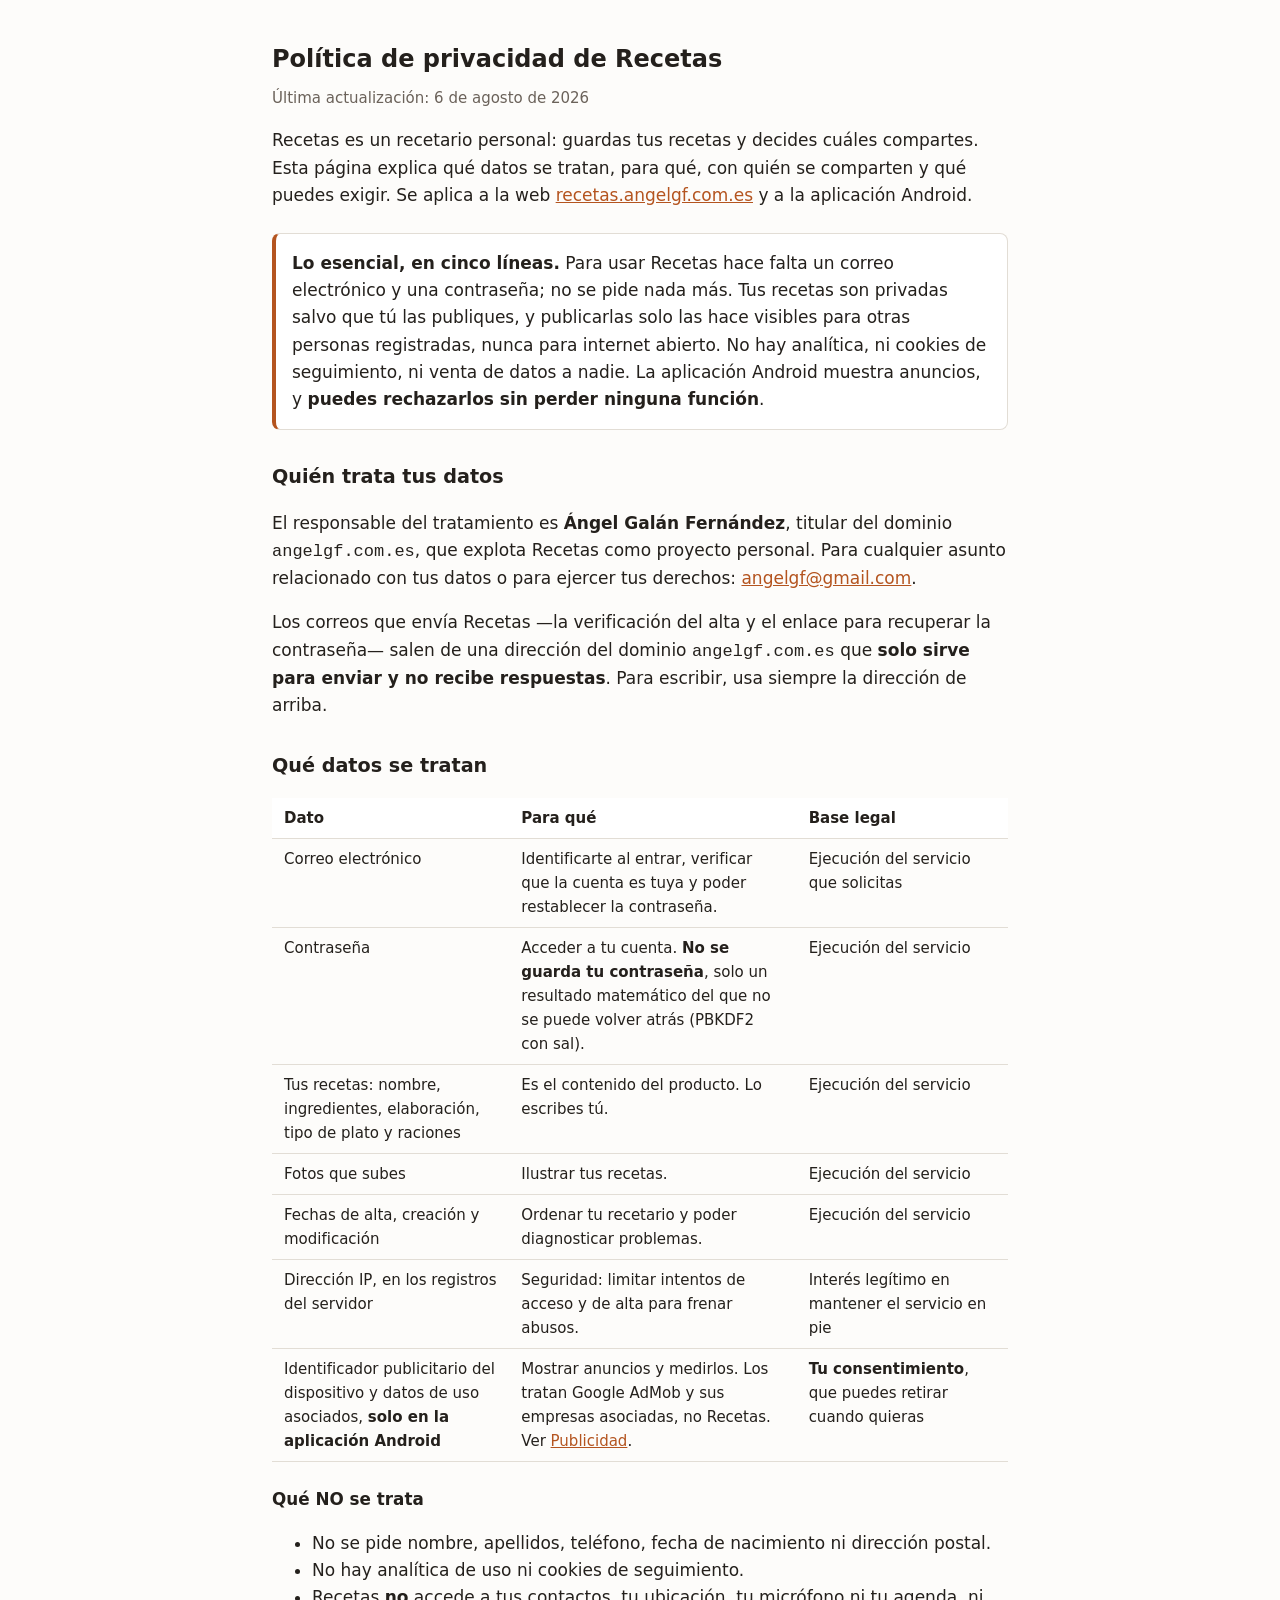
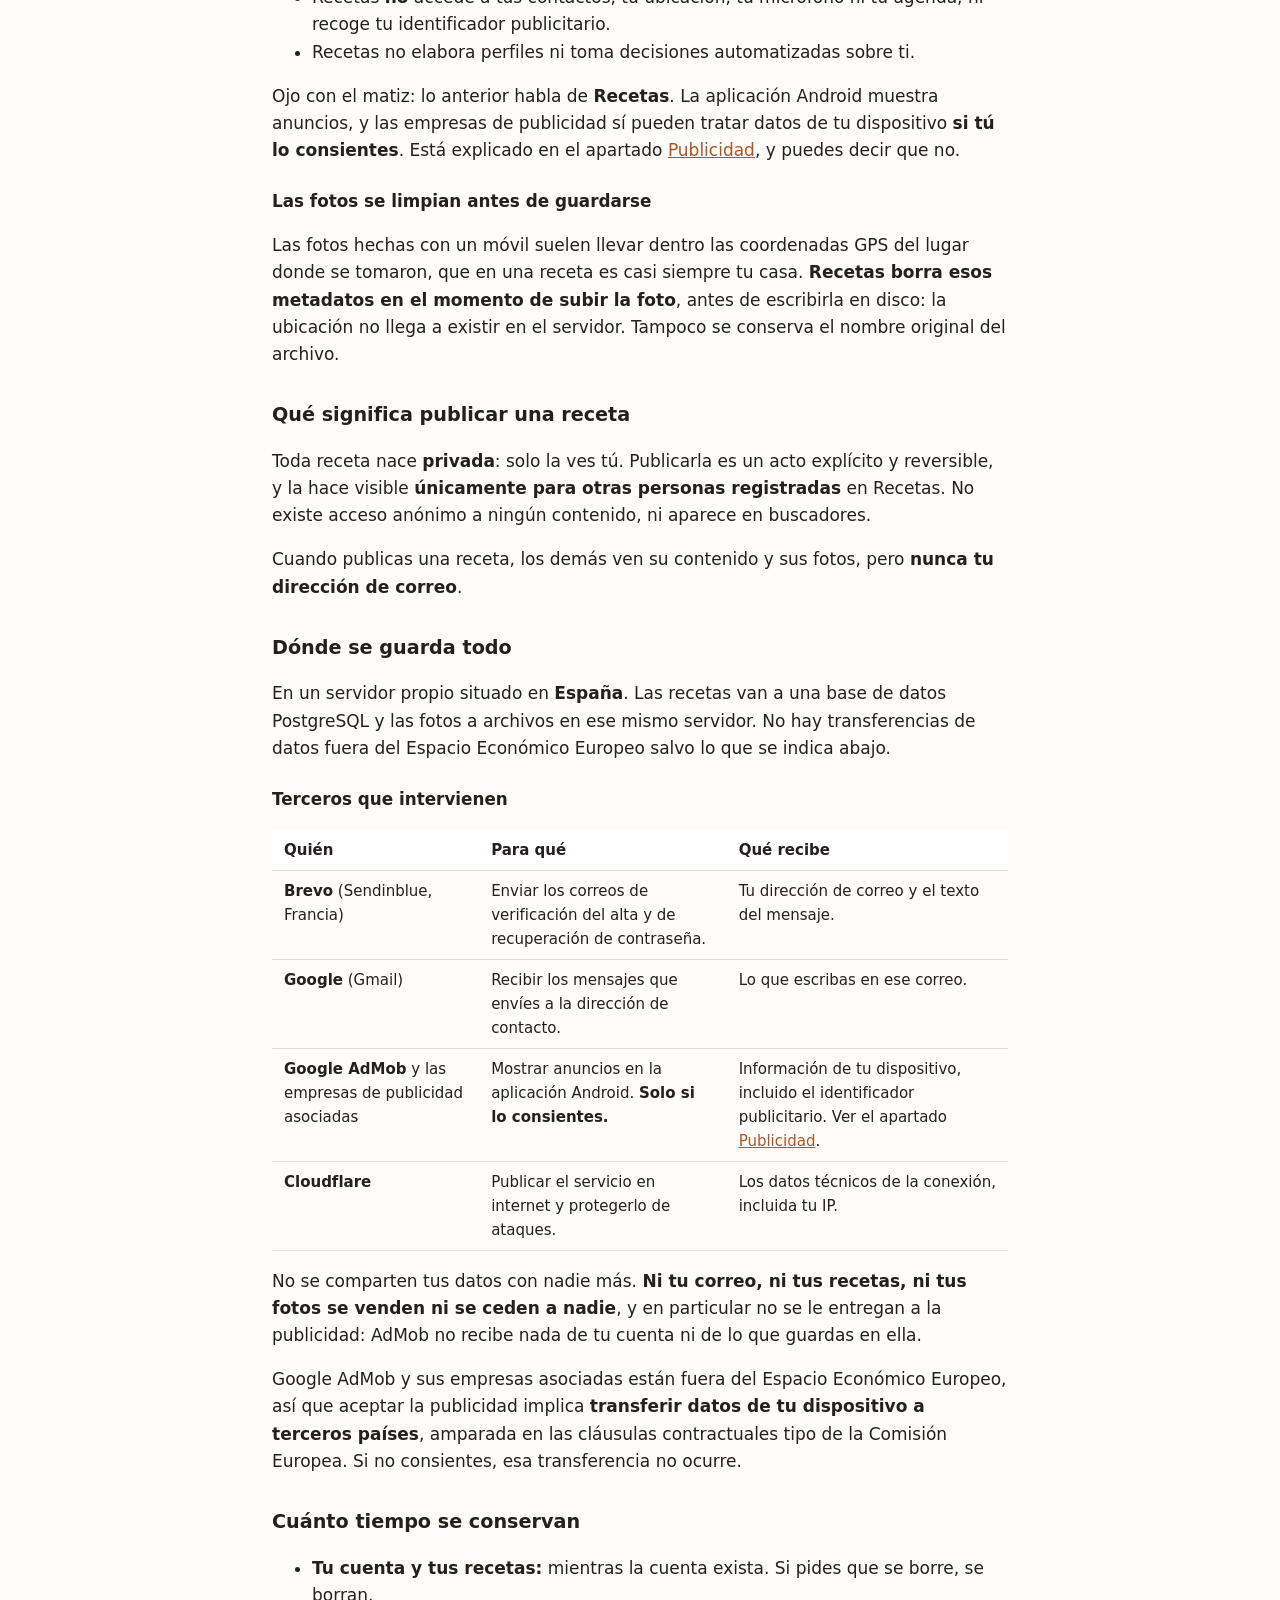
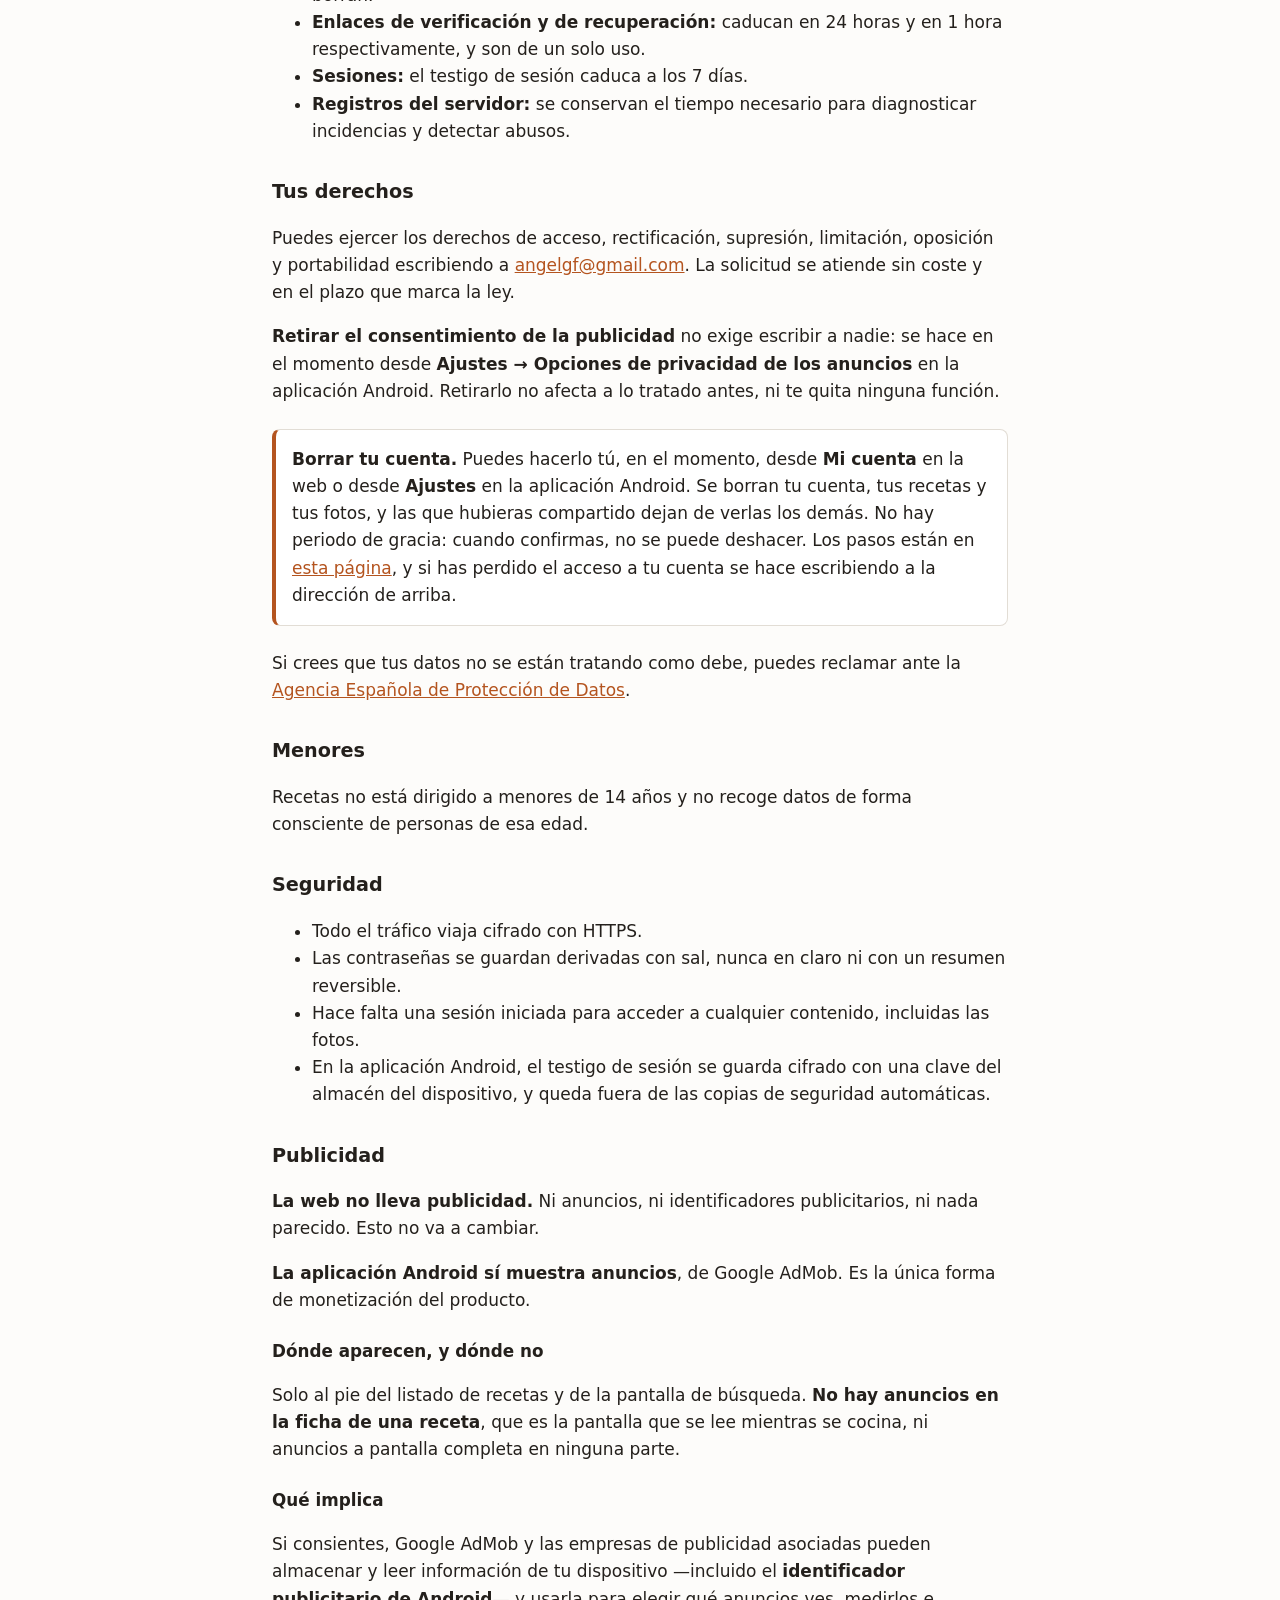
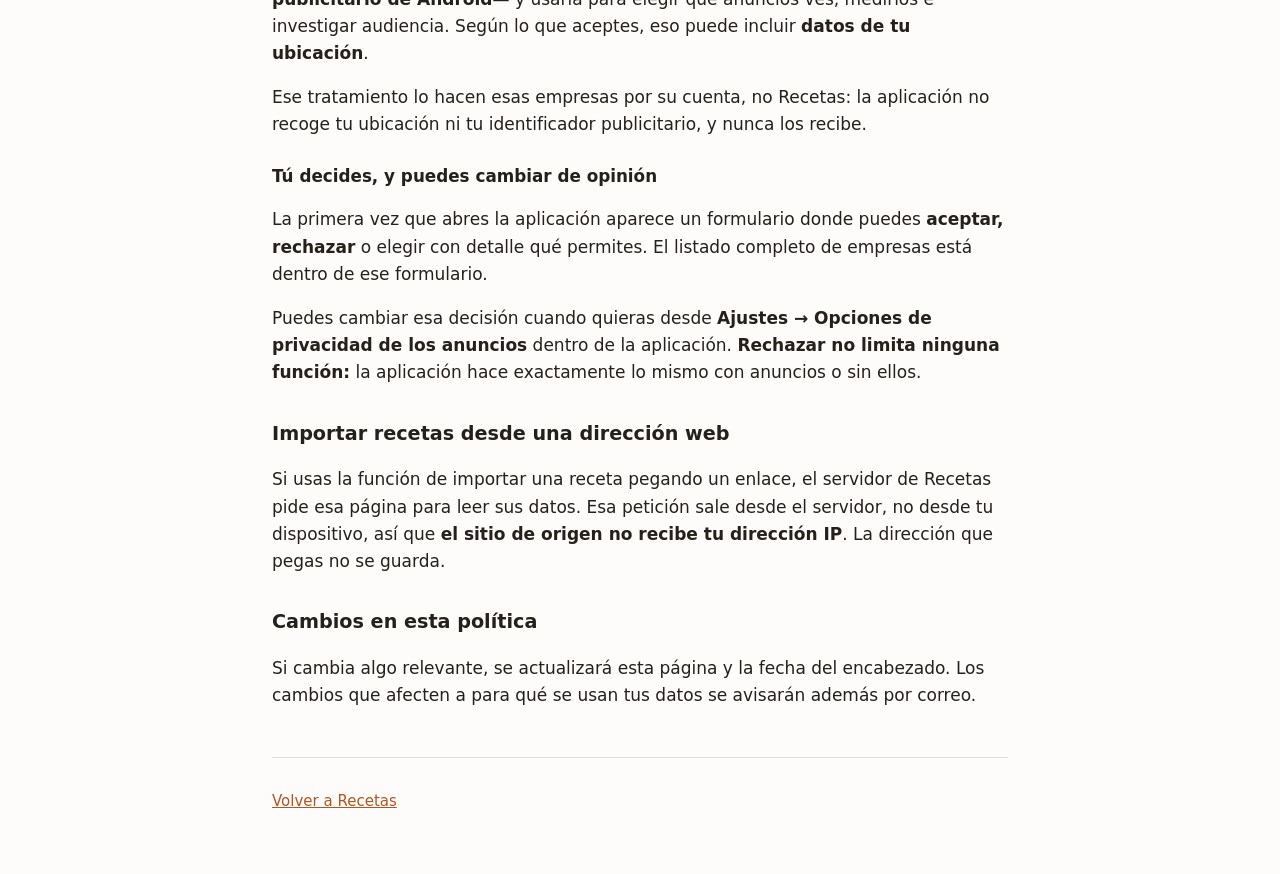
==== commit 38ca088c: "016 · Darse de baja Google Play exige a toda aplicacion con cuentas dos cosas: borrarla desde dentro" ====
--- a/src/Recetas.Web/wwwroot/privacidad.html
+++ b/src/Recetas.Web/wwwroot/privacidad.html
@@ -299,10 +299,12 @@
     </p>
 
     <div class="destacado">
-        <strong>Borrar tu cuenta.</strong> Hoy la aplicación no tiene todavía un botón para
-        eliminar la cuenta entera; se hace escribiendo a la dirección de arriba y se atiende a
-        mano. Sí puedes borrar tus recetas y tus fotos una a una desde la aplicación en
-        cualquier momento. Se dice aquí porque es más honesto que dar a entender lo contrario.
+        <strong>Borrar tu cuenta.</strong> Puedes hacerlo tú, en el momento, desde
+        <strong>Mi cuenta</strong> en la web o desde <strong>Ajustes</strong> en la aplicación
+        Android. Se borran tu cuenta, tus recetas y tus fotos, y las que hubieras compartido
+        dejan de verlas los demás. No hay periodo de gracia: cuando confirmas, no se puede
+        deshacer. Los pasos están en <a href="borrar-cuenta.html">esta página</a>, y si has
+        perdido el acceso a tu cuenta se hace escribiendo a la dirección de arriba.
     </div>
 
     <p>
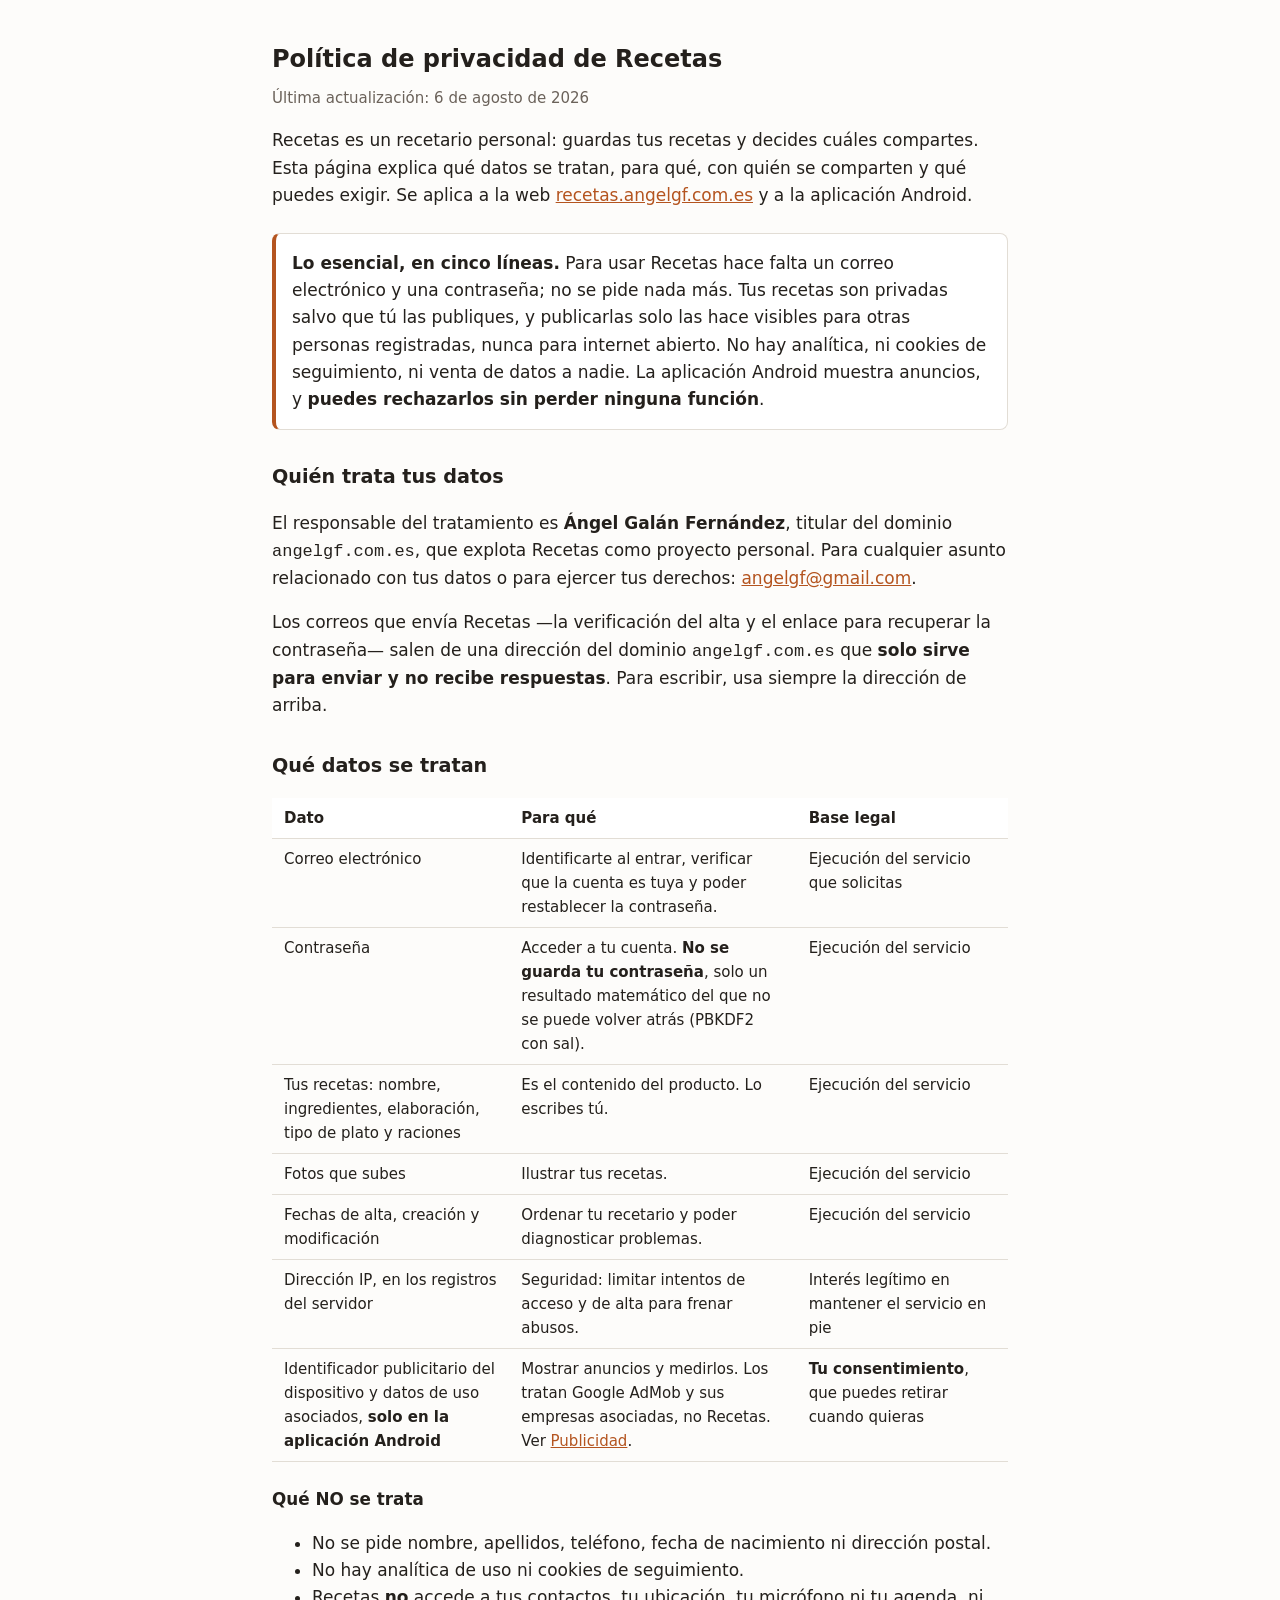
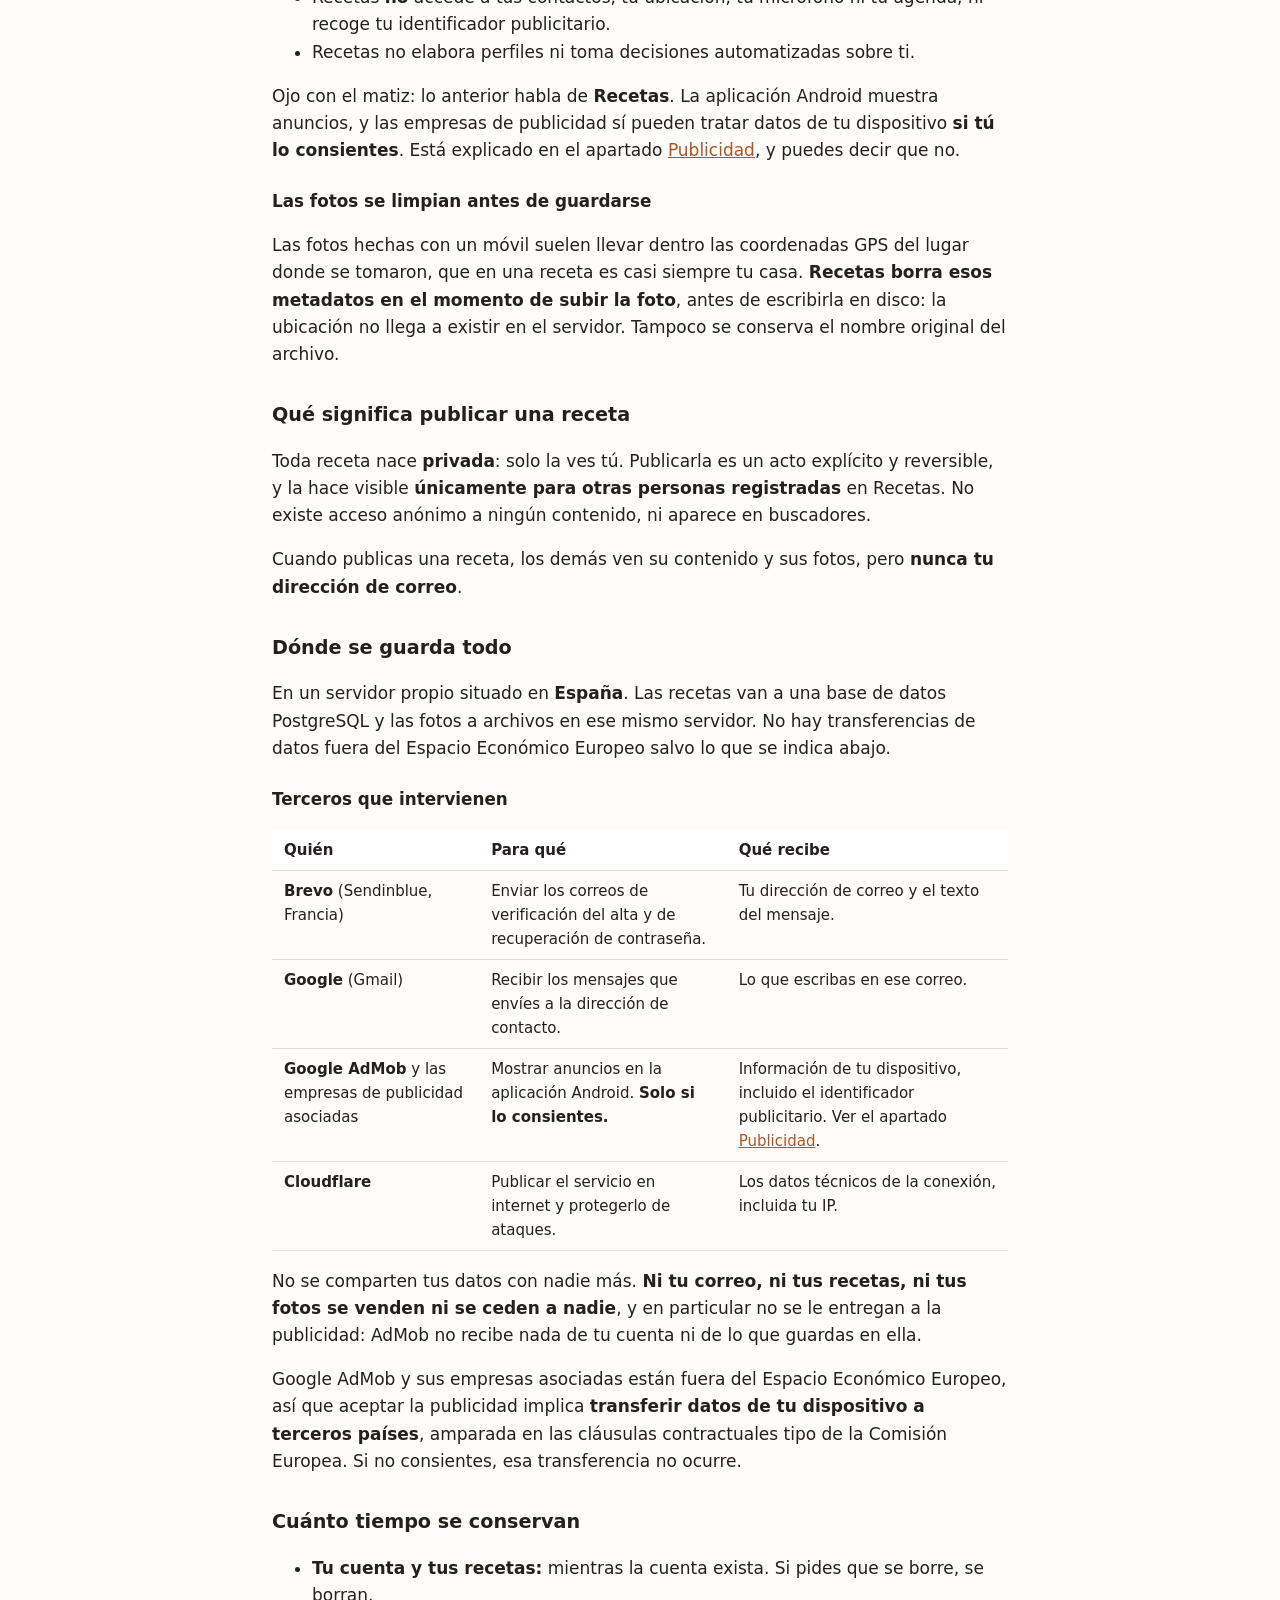
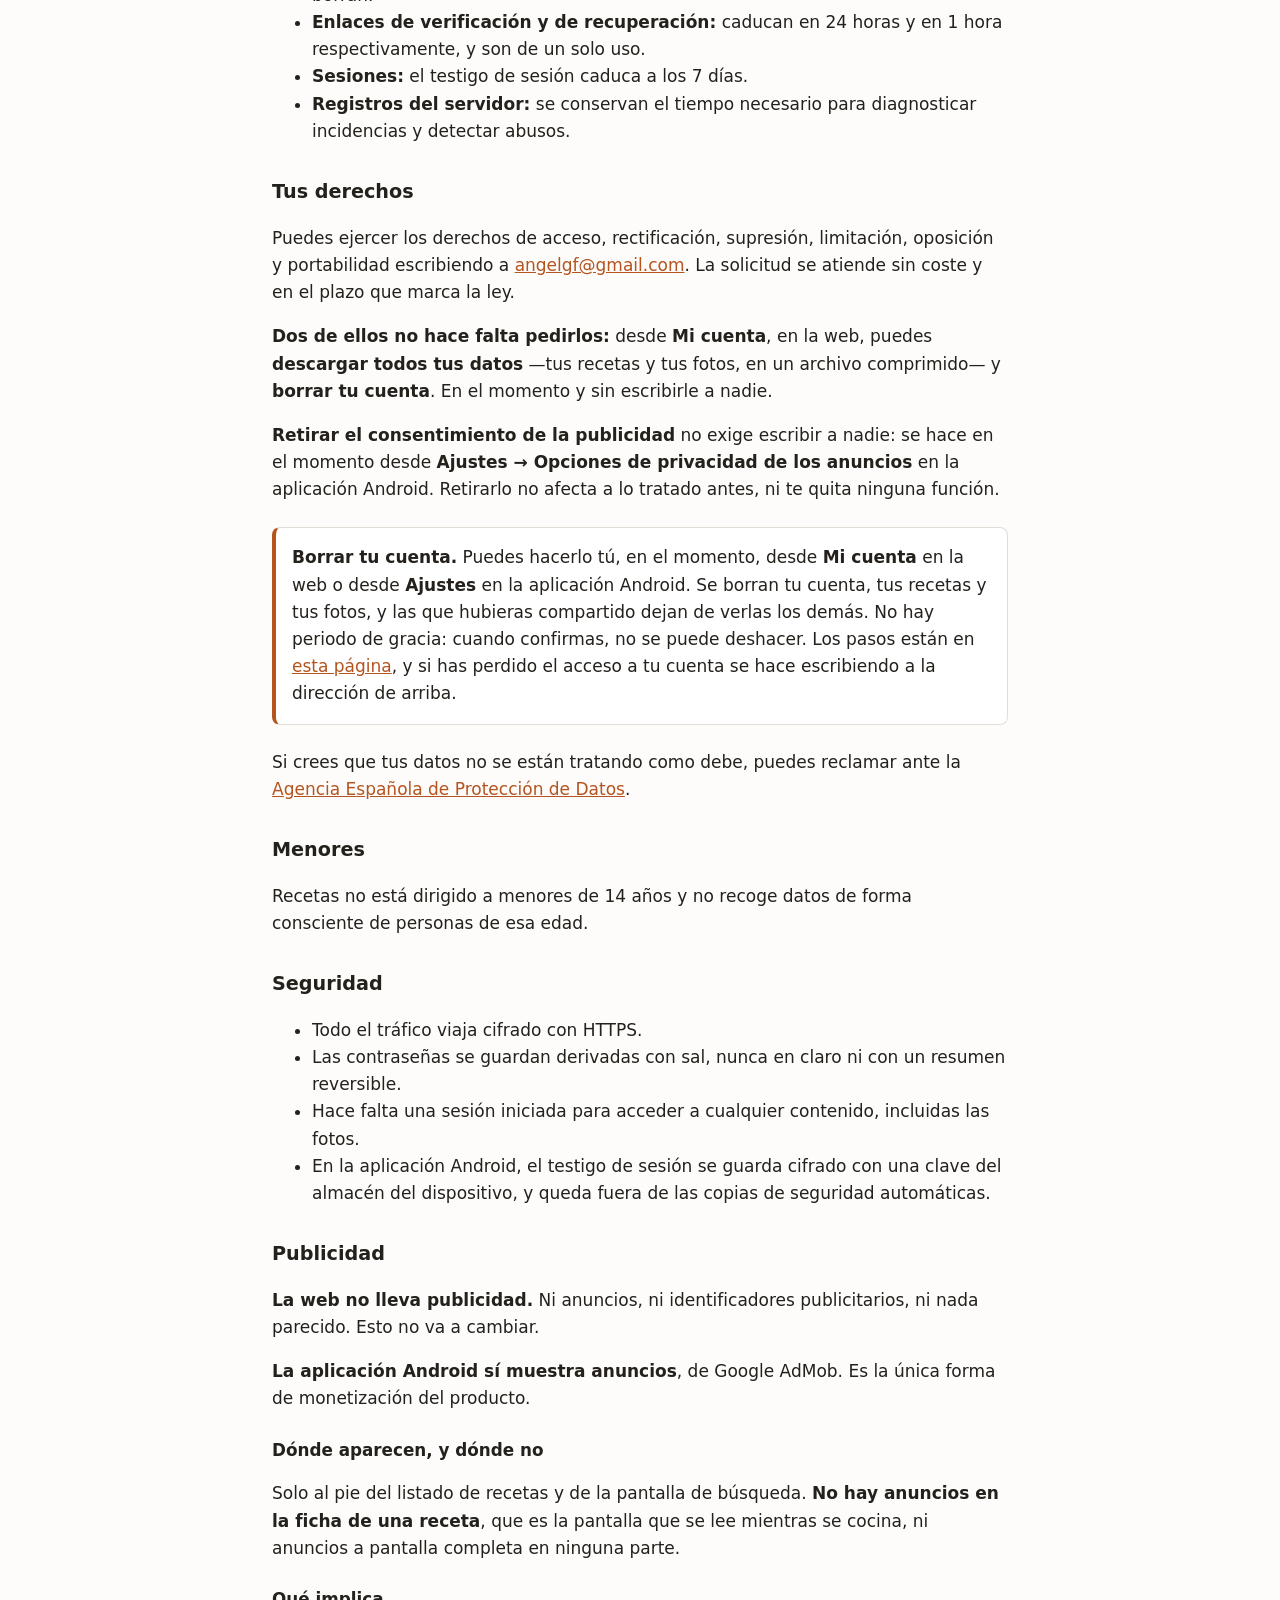
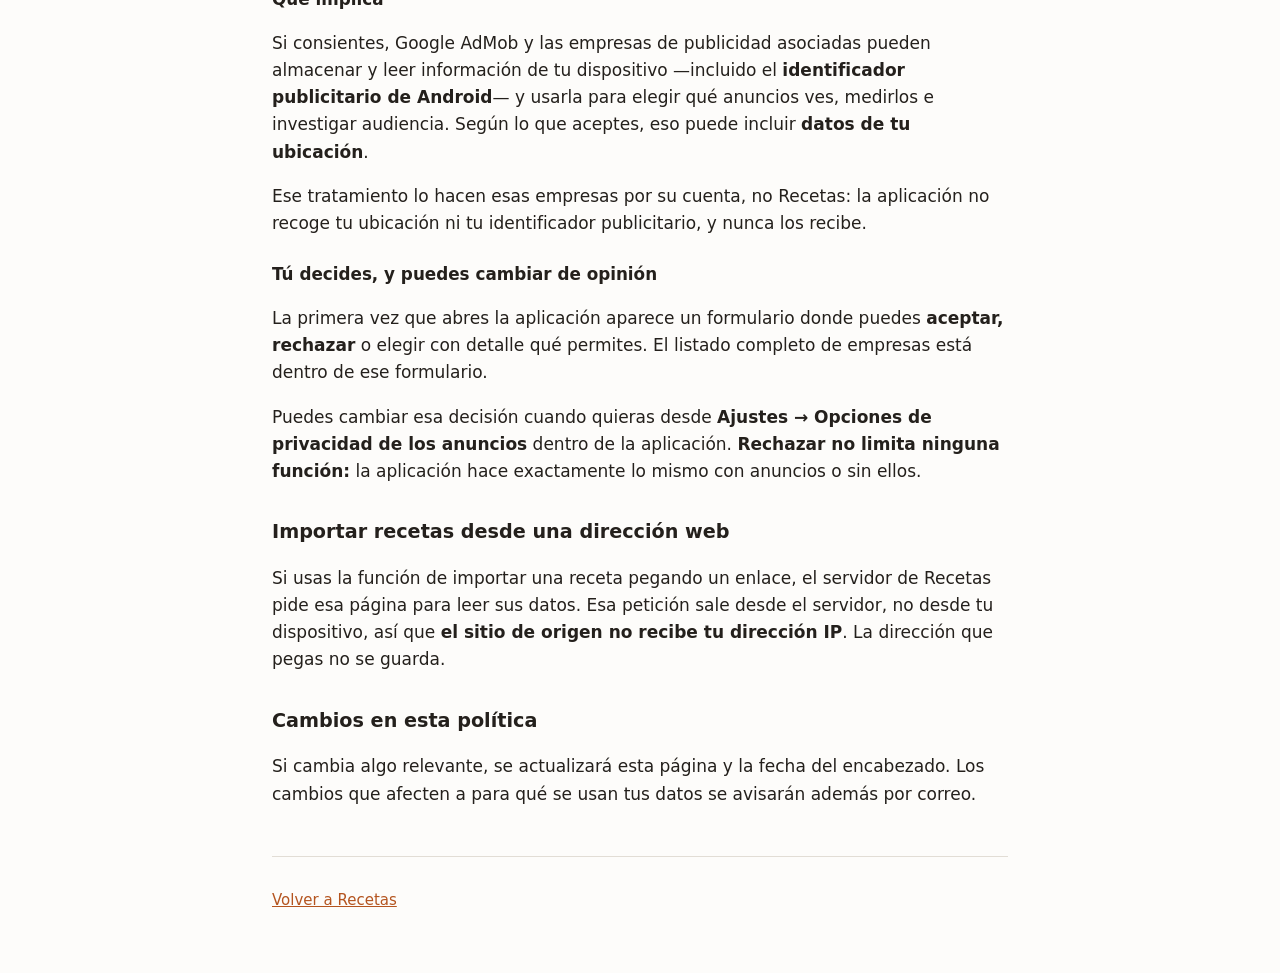
==== commit a9a4a751: "019 · Exportar mis datos GET /yo/datos devuelve un .zip con todas las recetas del usuario -ingredien" ====
--- a/src/Recetas.Web/wwwroot/privacidad.html
+++ b/src/Recetas.Web/wwwroot/privacidad.html
@@ -292,6 +292,13 @@
     </p>
 
     <p>
+        <strong>Dos de ellos no hace falta pedirlos:</strong> desde <strong>Mi cuenta</strong>,
+        en la web, puedes <strong>descargar todos tus datos</strong> —tus recetas y tus fotos,
+        en un archivo comprimido— y <strong>borrar tu cuenta</strong>. En el momento y sin
+        escribirle a nadie.
+    </p>
+
+    <p>
         <strong>Retirar el consentimiento de la publicidad</strong> no exige escribir a nadie: se
         hace en el momento desde <strong>Ajustes → Opciones de privacidad de los anuncios</strong>
         en la aplicación Android. Retirarlo no afecta a lo tratado antes, ni te quita ninguna
